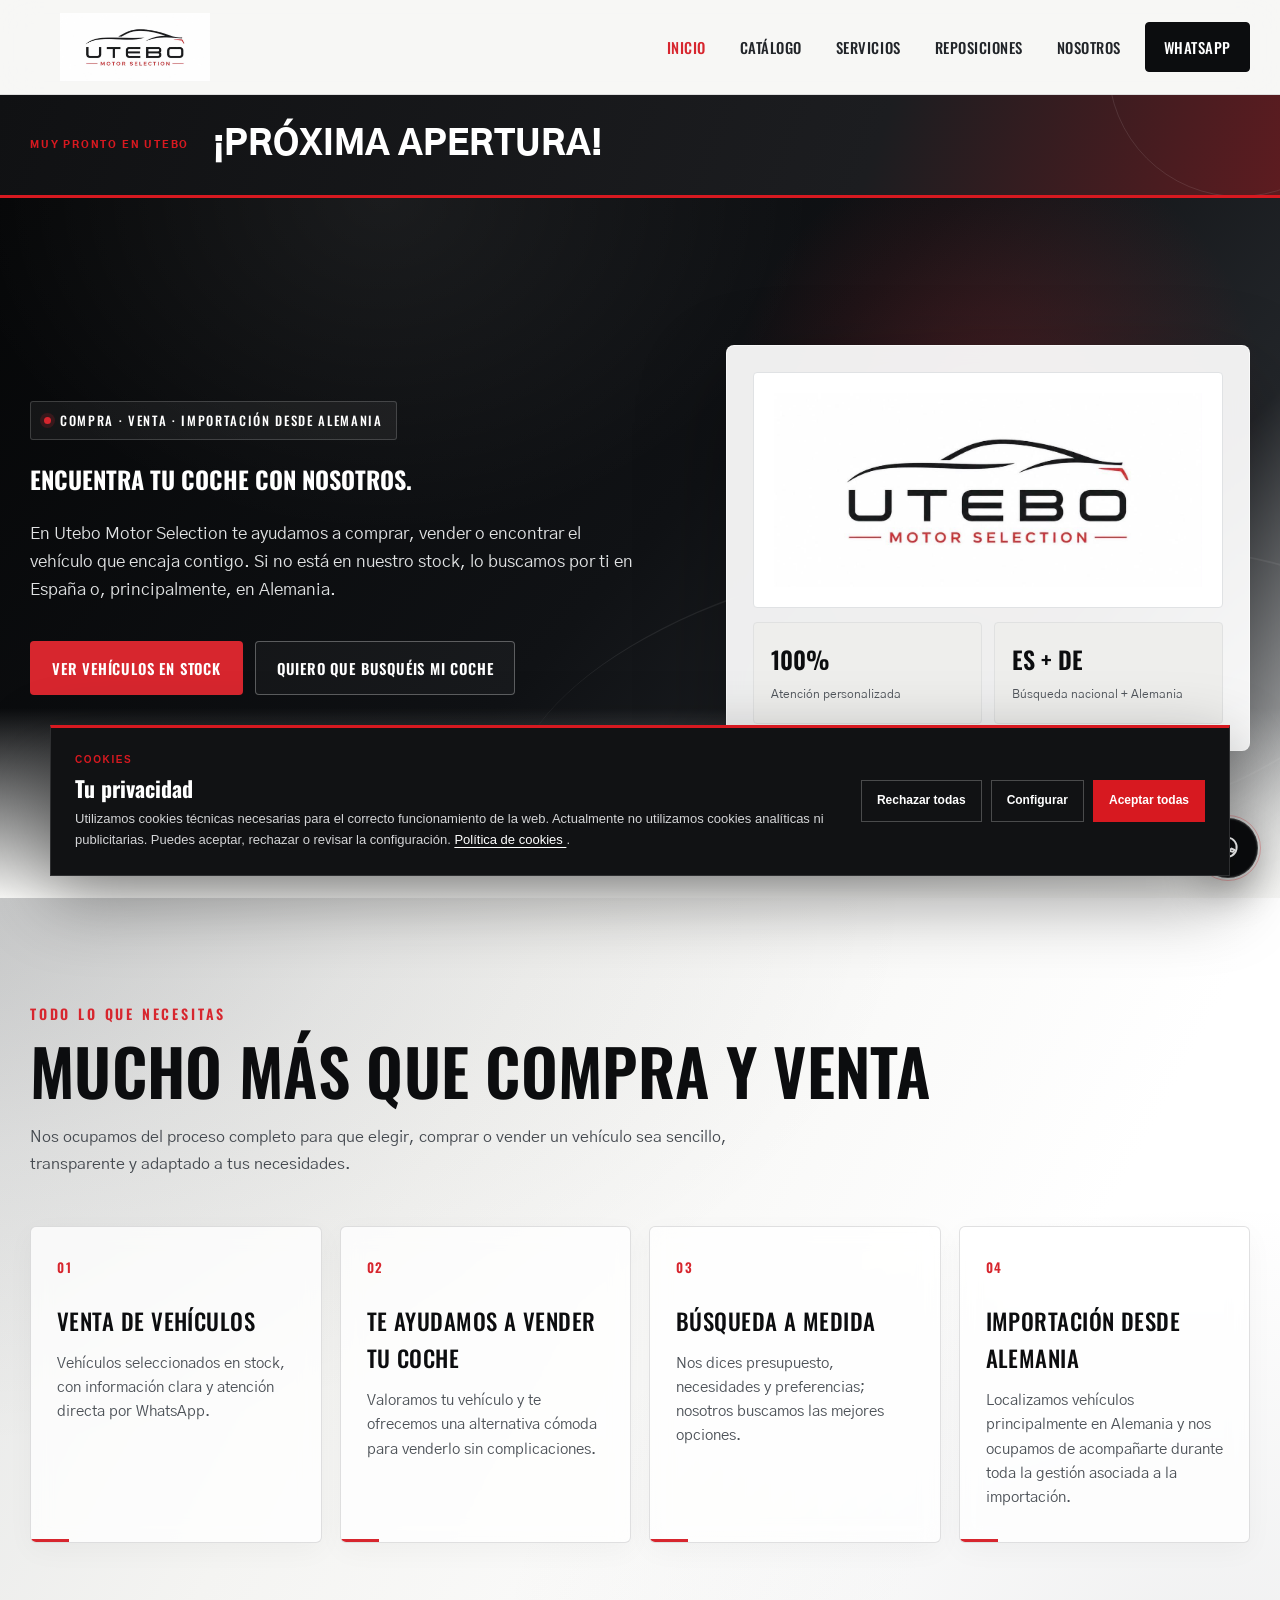
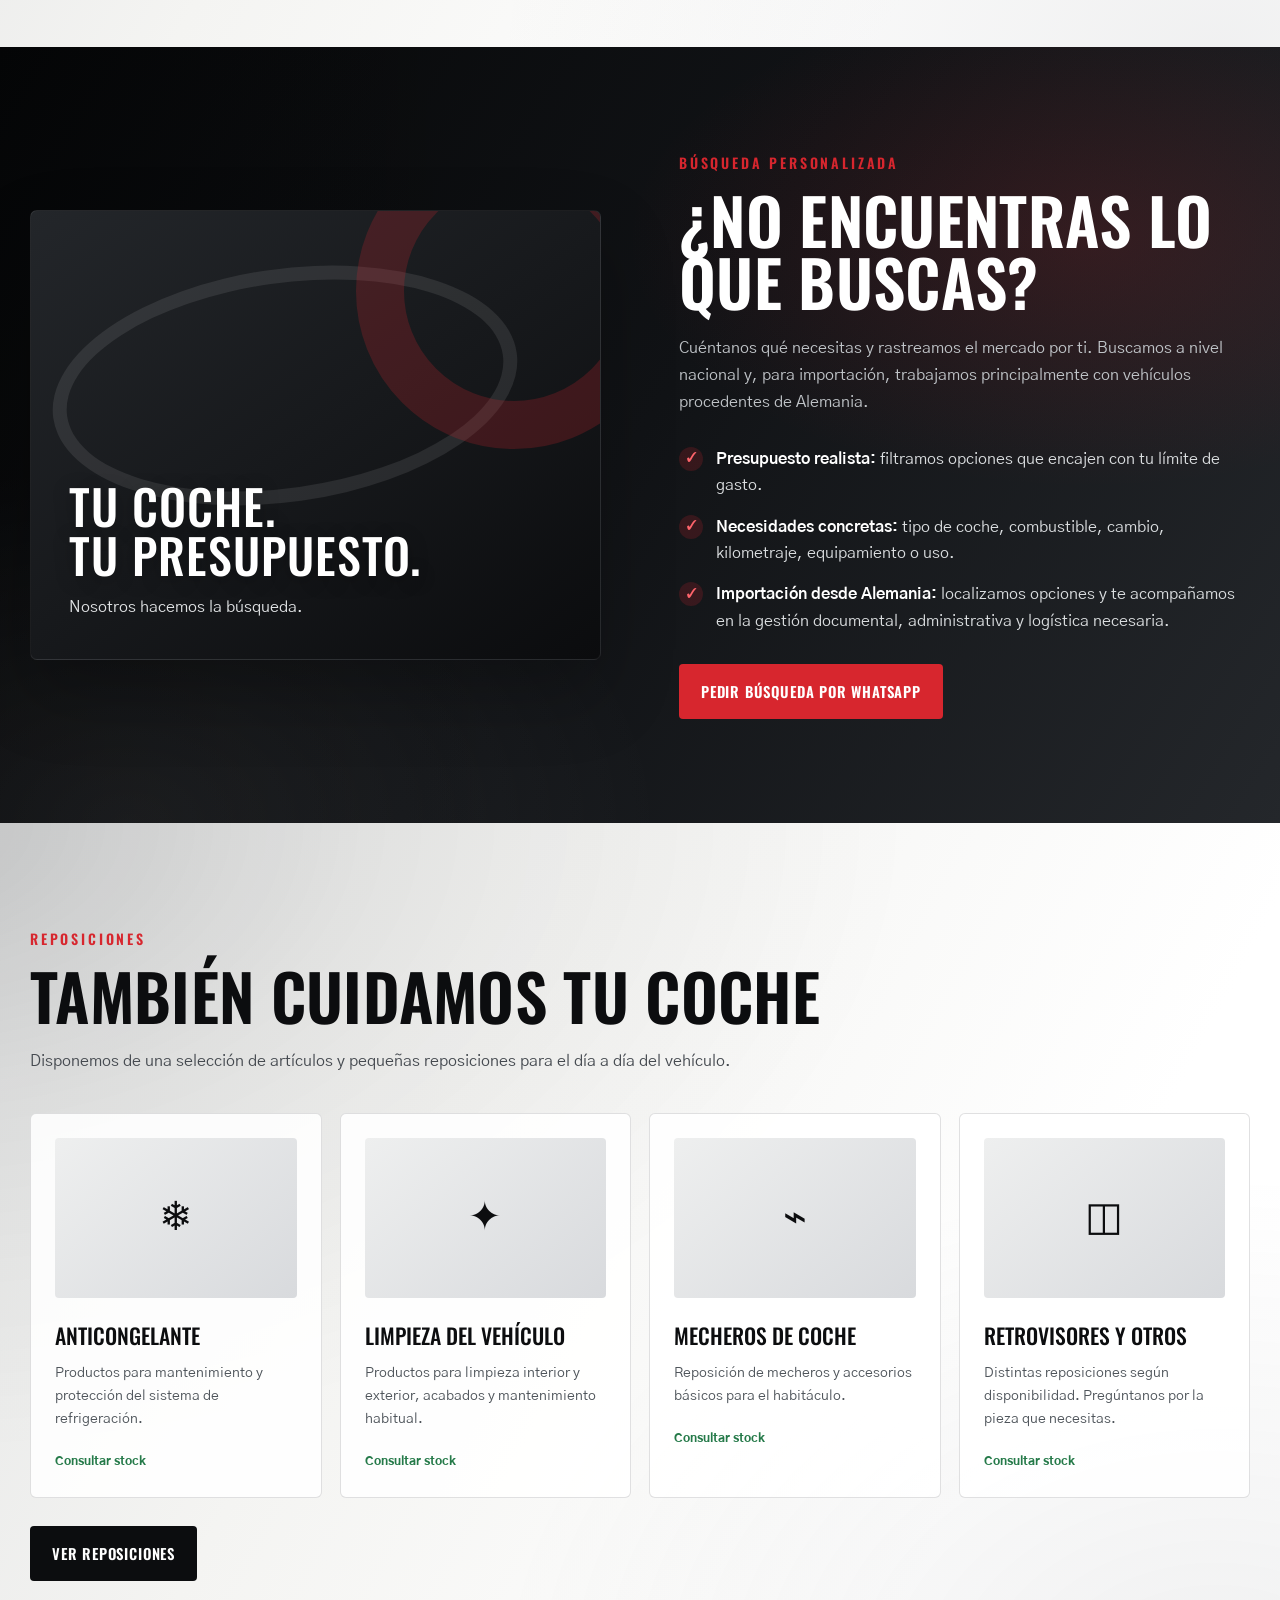
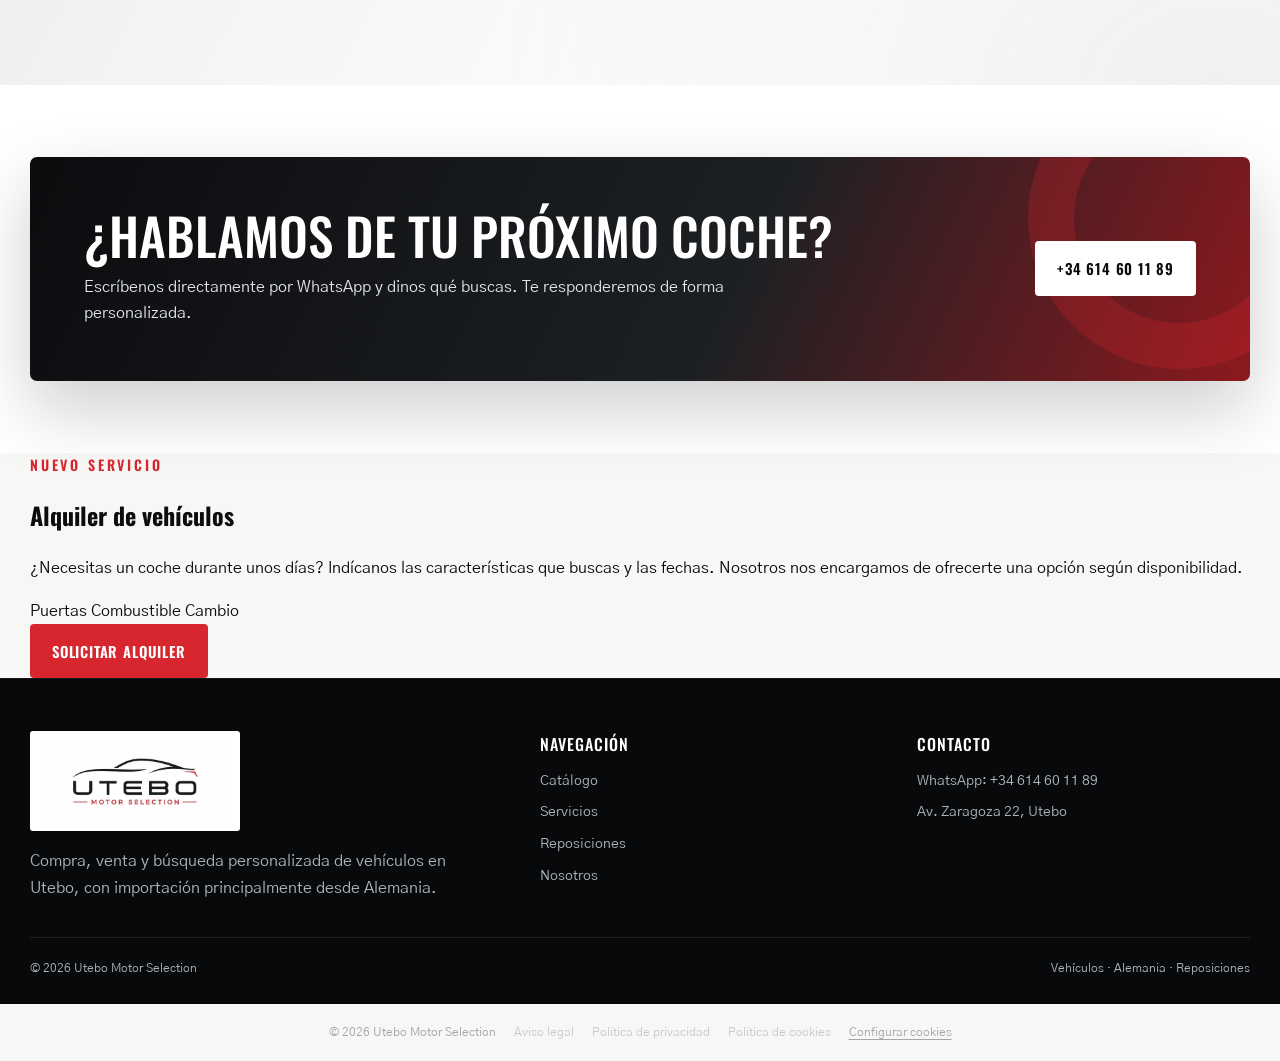
==== index.html @ c97e64ab "Alquiler de coches" ====
<!doctype html>
<html lang="es">
<head>
  <meta charset="utf-8">
  <meta name="viewport" content="width=device-width, initial-scale=1">
  <meta name="description" content="Utebo Motor Selection: compra, venta, búsqueda personalizada e importación de vehículos, principalmente desde Alemania, en Utebo, Zaragoza.">
  <title>
  Compra y venta de coches en Utebo | Utebo Motor Selection
</title>

<meta
  name="description"
  content="Compra y venta de coches en Utebo, vehículos de ocasión, búsqueda personalizada e importación de vehículos principalmente desde Alemania."
>

<link
  rel="canonical"
  href="https://utebomotorsselection.com/"
>
  <link rel="stylesheet" href="styles.css">

<script type="application/ld+json">
{
  "@context": "https://schema.org",
  "@type": "AutoDealer",
  "name": "Utebo Motor Selection",
  "url": "https://utebomotorsselection.com/",
  "logo": "https://utebomotorsselection.com/assets/logo-utebo-motor-selection.jpeg",
  "image": "https://utebomotorsselection.com/assets/logo-utebo-motor-selection.jpeg",
  "telephone": "+34614601189",
  "address": {
    "@type": "PostalAddress",
    "streetAddress": "Av. Zaragoza 22, Utebo",
    "addressLocality": "Utebo",
    "addressRegion": "Zaragoza",
    "addressCountry": "ES"
  }
}
</script>

<link
  rel="icon"
  type="image/png"
  href="/favicon.png"
>

<link
  rel="apple-touch-icon"
  href="/favicon.png"
>

</head>
<body>
<header class="site-header">
  <div class="container nav-wrap">
    <a class="brand" href="index.html"><img src="assets/logo-utebo-motor-selection.jpeg" alt="Utebo Motor Selection"></a>
    <button class="menu-toggle" aria-label="Abrir menú">☰</button>
    <nav class="nav-links">
      <a href="index.html">Inicio</a>
      <a href="catalogo.html">Catálogo</a>
      <a href="servicios.html">Servicios</a>
      <a href="reposiciones.html">Reposiciones</a>
      <a href="nosotros.html">Nosotros</a>
      <a class="nav-cta" href="https://wa.me/34614601189?text=Hola%2C%20he%20visto%20vuestra%20web%20y%20quiero%20informaci%C3%B3n" target="_blank" rel="noopener">WhatsApp</a>
    </nav>
  </div>
</header>

<section class="opening-banner">
  <div class="container opening-banner-inner">

    <div class="opening-banner-label">
      MUY PRONTO EN UTEBO
    </div>

    <div class="opening-banner-title">
      ¡Próxima apertura!
    </div>

  </div>
</section>

<main>
  <section class="hero">
    <div class="container hero-grid">
      <div>
        <div class="hero-badge"><span></span> Compra · Venta · Importación desde Alemania</div>
        <h2>ENCUENTRA TU COCHE CON NOSOTROS.</h2>
        <p>En Utebo Motor Selection te ayudamos a comprar, vender o encontrar el vehículo que encaja contigo. Si no está en nuestro stock, lo buscamos por ti en España o, principalmente, en Alemania.</p>
        <div class="hero-actions">
          <a class="btn btn-primary" href="catalogo.html">Ver vehículos en stock</a>
          <a class="btn btn-outline" href="servicios.html">Quiero que busquéis mi coche</a>
        </div>
      </div>
      <div class="hero-card">
        <div class="hero-logo-wrap"><img src="assets/logo-utebo-motor-selection.jpeg" alt="Logotipo Utebo Motor Selection"></div>
        <div class="hero-card-bottom">
          <div class="hero-stat"><strong>100%</strong><span>Atención personalizada</span></div>
          <div class="hero-stat"><strong>ES + DE</strong><span>Búsqueda nacional + Alemania</span></div>
        </div>
      </div>
    </div>
  </section>

  <section class="section">
    <div class="container">
      <div class="section-kicker">Todo lo que necesitas</div>
      <h2 class="section-title">Mucho más que compra y venta</h2>
      <p class="section-copy">Nos ocupamos del proceso completo para que elegir, comprar o vender un vehículo sea sencillo, transparente y adaptado a tus necesidades.</p>
      <div class="card-grid">
        <article class="service-card"><div class="icon-box">01</div><h3>Venta de vehículos</h3><p>Vehículos seleccionados en stock, con información clara y atención directa por WhatsApp.</p></article>
        <article class="service-card"><div class="icon-box">02</div><h3>Te ayudamos a vender tu coche</h3><p>Valoramos tu vehículo y te ofrecemos una alternativa cómoda para venderlo sin complicaciones.</p></article>
        <article class="service-card"><div class="icon-box">03</div><h3>Búsqueda a medida</h3><p>Nos dices presupuesto, necesidades y preferencias; nosotros buscamos las mejores opciones.</p></article>
        <article class="service-card"><div class="icon-box">04</div><h3>Importación desde Alemania</h3><p>Localizamos vehículos principalmente en Alemania y nos ocupamos de acompañarte durante toda la gestión asociada a la importación.</p></article>
      </div>
    </div>
  </section>

  <section class="section dark-band">
    <div class="container split">
      <div class="feature-panel">
        <div class="feature-panel-copy"><strong>Tu coche.<br>Tu presupuesto.</strong><span>Nosotros hacemos la búsqueda.</span></div>
      </div>
      <div>
        <div class="section-kicker">Búsqueda personalizada</div>
        <h2 class="section-title">¿No encuentras lo que buscas?</h2>
        <p class="section-copy" style="color:#bfc3c7">Cuéntanos qué necesitas y rastreamos el mercado por ti. Buscamos a nivel nacional y, para importación, trabajamos principalmente con vehículos procedentes de Alemania.</p>
        <ul class="check-list">
          <li><span class="check">✓</span><span><b>Presupuesto realista:</b> filtramos opciones que encajen con tu límite de gasto.</span></li>
          <li><span class="check">✓</span><span><b>Necesidades concretas:</b> tipo de coche, combustible, cambio, kilometraje, equipamiento o uso.</span></li>
          <li><span class="check">✓</span><span><b>Importación desde Alemania:</b> localizamos opciones y te acompañamos en la gestión documental, administrativa y logística necesaria.</span></li>
        </ul>
        <div style="margin-top:30px"><a class="btn btn-primary" href="https://wa.me/34614601189?text=Hola%2C%20quiero%20que%20me%20busqu%C3%A9is%20un%20veh%C3%ADculo%20a%20medida" target="_blank" rel="noopener">Pedir búsqueda por WhatsApp</a></div>
      </div>
    </div>
  </section>

  <section class="section">
    <div class="container">
      <div class="section-kicker">Reposiciones</div>
      <h2 class="section-title">También cuidamos tu coche</h2>
      <p class="section-copy">Disponemos de una selección de artículos y pequeñas reposiciones para el día a día del vehículo.</p>
      <div class="product-grid" style="margin-top:38px">
        <article class="product-card"><div class="product-art">❄</div><h3>Anticongelante</h3><p>Productos para mantenimiento y protección del sistema de refrigeración.</p><span class="product-stock">Consultar stock</span></article>
        <article class="product-card"><div class="product-art">✦</div><h3>Limpieza del vehículo</h3><p>Productos para limpieza interior y exterior, acabados y mantenimiento habitual.</p><span class="product-stock">Consultar stock</span></article>
        <article class="product-card"><div class="product-art">⌁</div><h3>Mecheros de coche</h3><p>Reposición de mecheros y accesorios básicos para el habitáculo.</p><span class="product-stock">Consultar stock</span></article>
        <article class="product-card"><div class="product-art">◫</div><h3>Retrovisores y otros</h3><p>Distintas reposiciones según disponibilidad. Pregúntanos por la pieza que necesitas.</p><span class="product-stock">Consultar stock</span></article>
      </div>
      <div style="margin-top:28px"><a class="btn btn-dark" href="reposiciones.html">Ver reposiciones</a></div>
    </div>
  </section>

  <section class="section-sm">
    <div class="container">
      <div class="cta-box">
        <div><h2>¿Hablamos de tu próximo coche?</h2><p>Escríbenos directamente por WhatsApp y dinos qué buscas. Te responderemos de forma personalizada.</p></div>
        <a class="btn" href="https://wa.me/34614601189?text=Hola%2C%20quiero%20informaci%C3%B3n%20sobre%20Utebo%20Motor%20Selection" target="_blank" rel="noopener">+34 614 60 11 89</a>
      </div>
    </div>
  </section>

  <section class="rental-home">

  <div class="container rental-home-grid">

    <div>

      <div class="section-kicker">
        Nuevo servicio
      </div>

      <h2>
        Alquiler de vehículos
      </h2>

      <p>
        ¿Necesitas un coche durante unos días?
        Indícanos las características que buscas
        y las fechas. Nosotros nos encargamos de
        ofrecerte una opción según disponibilidad.
      </p>

    </div>


    <div class="rental-home-features">

      <span>
        Puertas
      </span>

      <span>
        Combustible
      </span>

      <span>
        Cambio
      </span>

    </div>


    <a
      class="btn btn-primary"
      href="/alquiler.html"
    >
      Solicitar alquiler
    </a>

  </div>

</section>
</main>

<footer class="site-footer">
  <div class="container">
    <div class="footer-grid">
      <div><img class="footer-logo" src="assets/logo-utebo-motor-selection.jpeg" alt="Utebo Motor Selection"><div>Compra, venta y búsqueda personalizada de vehículos en Utebo, con importación principalmente desde Alemania.</div></div>
      <div><div class="footer-title">Navegación</div><div class="footer-links"><a href="catalogo.html">Catálogo</a><a href="servicios.html">Servicios</a><a href="reposiciones.html">Reposiciones</a><a href="nosotros.html">Nosotros</a></div></div>
      <div><div class="footer-title">Contacto</div><div class="footer-links"><a href="https://wa.me/34614601189" target="_blank" rel="noopener">WhatsApp: +34 614 60 11 89</a><span>Av. Zaragoza 22, Utebo</span></div></div>
    </div>
    <div class="footer-bottom"><span>© 2026 Utebo Motor Selection</span><span>Vehículos · Alemania · Reposiciones</span></div>
  </div>
</footer>
<a class="whatsapp-float" href="https://wa.me/34614601189?text=Hola%2C%20he%20visto%20vuestra%20web" target="_blank" rel="noopener" aria-label="Abrir WhatsApp">
  <svg viewBox="0 0 32 32" aria-hidden="true">
    <path d="M16 4.2a11 11 0 0 0-9.5 16.5L5 27l6.5-1.4A11 11 0 1 0 16 4.2Z"/>
    <path d="M11.6 10.3c.5 4.7 5.4 9.6 10.1 10.1l1.7-2.3-3.2-1.5-1.3 1.3c-2.2-.8-4-2.6-4.8-4.8l1.3-1.3-1.5-3.2-2.3 1.7Z"/>
  </svg>
</a>
<script src="script.js"></script>

  <div class="footer-legal">
  <span>© 2026 Utebo Motor Selection</span>

  <a href="/aviso-legal.html">
    Aviso legal
  </a>

  <a href="/privacidad.html">
    Política de privacidad
  </a>

  <a href="/cookies.html">
    Política de cookies
  </a>
</div>
  
<script
  src="/cookie-consent.js"
  defer
></script>

</body>
</html>
---- styles.css ----
@import url('https://fonts.googleapis.com/css2?family=Gothic+A1:wght@400;500;600;700;800;900&family=Oswald:wght@400;500;600;700&display=swap');

:root {
  --red: #d7262e;
  --red-dark: #9f171d;
  --black: #0c0d0f;
  --black-2: #15171a;
  --charcoal: #24272b;
  --gray-900: #2d3034;
  --gray-700: #555b61;
  --gray-500: #7d8389;
  --gray-300: #d3d6d9;
  --gray-200: #e3e5e7;
  --gray-100: #f1f2f2;
  --offwhite: #f7f7f5;
  --white: #ffffff;
  --radius: 12px;
  --shadow: 0 24px 60px rgba(10, 11, 13, .12);
  --shadow-dark: 0 34px 90px rgba(0, 0, 0, .30);
}

* { box-sizing: border-box; }
html { scroll-behavior: smooth; }
body {
  margin: 0;
  font-family: 'Gothic A1', Arial, sans-serif;
  color: var(--black);
  background: var(--offwhite);
  line-height: 1.65;
  -webkit-font-smoothing: antialiased;
  text-rendering: optimizeLegibility;
}
a { color: inherit; text-decoration: none; }
img { display: block; max-width: 100%; }
button, input, textarea, select { font: inherit; }

h1, h2, h3, .nav-links, .btn, .section-kicker, .page-tag, .price, .footer-title {
  font-family: 'Oswald', 'Arial Narrow', sans-serif;
}

.container { width: min(1220px, calc(100% - 48px)); margin: 0 auto; position: relative; z-index: 2; }
.section { padding: 104px 0; position: relative; overflow: hidden; background: var(--offwhite); }
.section:not(.dark-band)::before {
  content: '';
  position: absolute;
  inset: 0;
  background:
    radial-gradient(ellipse at -8% 0%, rgba(18, 20, 23, .16) 0%, rgba(18, 20, 23, .06) 24%, transparent 52%),
    radial-gradient(ellipse at 95% 100%, rgba(90, 94, 99, .09), transparent 42%),
    linear-gradient(118deg, #e4e5e5 0%, #f4f4f2 34%, #ffffff 76%);
  pointer-events: none;
}
.section-sm { padding: 72px 0; position: relative; background: #fff; }
.section-kicker {
  color: var(--red);
  font-size: .88rem;
  font-weight: 600;
  letter-spacing: .20em;
  text-transform: uppercase;
  margin-bottom: 14px;
}
.section-title {
  font-size: clamp(2.6rem, 5vw, 4.5rem);
  line-height: .98;
  margin: 0 0 22px;
  letter-spacing: .005em;
  font-weight: 600;
  text-transform: uppercase;
}
.section-copy { max-width: 760px; color: #454a50; margin: 0; font-size: 1.02rem; }

/* Header */
.site-header {
  position: sticky;
  top: 0;
  z-index: 100;
  background: rgba(247, 247, 245, .90);
  backdrop-filter: blur(18px) saturate(120%);
  border-bottom: 1px solid rgba(12, 13, 15, .10);
}
.nav-wrap { min-height: 94px; display: flex; align-items: center; justify-content: space-between; gap: 28px; }
.brand { width: 210px; flex: 0 0 auto; }
.brand img { width: 100%; height: 68px; object-fit: contain; }
.nav-links { display: flex; align-items: center; gap: 14px; }
.nav-links a {
  padding: 11px 10px;
  font-size: .92rem;
  font-weight: 500;
  letter-spacing: .035em;
  text-transform: uppercase;
  color: #222529;
  border-radius: 4px;
  transition: .2s ease;
}
.nav-links a:hover, .nav-links a.active { color: var(--red); background: transparent; }
.nav-cta {
  background: var(--black) !important;
  color: var(--white) !important;
  padding: 12px 18px !important;
  border: 1px solid var(--black);
}
.nav-cta:hover { background: var(--red) !important; border-color: var(--red); }
.menu-toggle { display:none; border:0; background:transparent; font-size:1.7rem; padding:8px; cursor:pointer; color:var(--black); }

/* Hero */
.hero {
  position: relative;
  overflow: hidden;
  background:
    radial-gradient(circle at 78% 30%, rgba(215, 38, 46, .23), transparent 24%),
    radial-gradient(ellipse at 30% 0%, rgba(255,255,255,.07), transparent 34%),
    linear-gradient(132deg, #050607 0%, #101215 50%, #23262a 76%, #d9dada 100%);
  color: var(--white);
  min-height: 700px;
  display: flex;
  align-items: center;
}
.hero::before {
  content: '';
  position: absolute;
  inset: auto -7% 7% 41%;
  height: 300px;
  border: 2px solid rgba(255,255,255,.08);
  border-left: 0;
  border-radius: 52% 48% 44% 56% / 70% 42% 58% 30%;
  transform: skewX(-12deg) rotate(-4deg);
}
.hero::after {
  content: '';
  position: absolute;
  left: 0;
  right: 0;
  bottom: 0;
  height: 190px;
  background: linear-gradient(to bottom, rgba(247,247,245,0), var(--offwhite));
  pointer-events: none;
}
.hero-grid { position: relative; z-index: 3; display:grid; grid-template-columns: 1.08fr .92fr; align-items:center; gap:80px; }
.hero-badge {
  display:inline-flex;
  align-items:center;
  gap:9px;
  border:1px solid rgba(255,255,255,.17);
  background:rgba(255,255,255,.055);
  padding:8px 13px;
  border-radius:3px;
  font-family:'Oswald', sans-serif;
  font-size:.8rem;
  font-weight:500;
  letter-spacing:.13em;
  text-transform:uppercase;
}
.hero-badge span { width:7px; height:7px; border-radius:50%; background:var(--red); box-shadow:0 0 0 4px rgba(215,38,46,.18); }
.hero h1 {
  font-size: clamp(4.1rem, 8vw, 7.7rem);
  line-height: .84;
  letter-spacing: .005em;
  text-transform: uppercase;
  font-weight: 600;
  margin: 30px 0 30px;
  max-width: 820px;
}
.hero h1 em { color: var(--red); font-style: normal; }
.hero p { font-size:1.07rem; color:#e0e2e3; max-width:660px; margin:0 0 36px; }
.hero-actions { display:flex; gap:12px; flex-wrap:wrap; }
.btn {
  display:inline-flex;
  justify-content:center;
  align-items:center;
  gap:9px;
  padding:14px 21px;
  border-radius:4px;
  font-weight:600;
  font-size:.92rem;
  letter-spacing:.055em;
  text-transform:uppercase;
  border:1px solid transparent;
  transition:.2s ease;
  cursor:pointer;
}
.btn-primary { background:var(--red); color:#fff; }
.btn-primary:hover { background:#ef313a; transform:translateY(-1px); }
.btn-outline { border-color:rgba(255,255,255,.30); color:#fff; background:rgba(255,255,255,.035); }
.btn-outline:hover { border-color:#fff; background:rgba(255,255,255,.09); }
.btn-dark { background:var(--black); color:#fff; }
.btn-dark:hover { background:var(--red); }
.hero-card {
  background: rgba(255,255,255,.93);
  color: var(--black);
  border-radius: 8px;
  padding: 26px;
  box-shadow: var(--shadow-dark);
  border: 1px solid rgba(255,255,255,.65);
  backdrop-filter: blur(10px);
}
.hero-logo-wrap { background:#fff; border:1px solid #e0e2e4; border-radius:4px; padding:20px; }
.hero-logo-wrap img { width:100%; max-height:220px; object-fit:contain; }
.hero-card-bottom { display:grid; grid-template-columns:1fr 1fr; gap:12px; margin-top:14px; }
.hero-stat { padding:17px; border-radius:4px; background:#eeeeec; border:1px solid #e0e1e1; }
.hero-stat strong { display:block; font-family:'Oswald',sans-serif; font-size:1.5rem; font-weight:600; }
.hero-stat span { font-size:.76rem; color:#51565c; }

/* Cards */
.card-grid { display:grid; grid-template-columns: repeat(4, 1fr); gap:18px; margin-top:48px; }
.service-card {
  border:1px solid rgba(18,20,23,.13);
  border-radius:6px;
  padding:30px 26px 32px;
  background:rgba(255,255,255,.78);
  backdrop-filter:blur(10px);
  transition:.22s ease;
  position:relative;
  overflow:hidden;
  box-shadow: 0 8px 28px rgba(10,11,13,.035);
}
.service-card::after { content:''; position:absolute; left:0; bottom:0; width:38px; height:3px; background:var(--red); transition:.25s ease; }
.service-card:hover { transform:translateY(-5px); box-shadow:var(--shadow); border-color:rgba(18,20,23,.05); }
.service-card:hover::after { width:100%; }
.icon-box {
  width:auto;
  height:auto;
  display:block;
  color:var(--red);
  background:transparent;
  font-family:'Oswald',sans-serif;
  font-size:.82rem;
  font-weight:600;
  letter-spacing:.14em;
  margin-bottom:24px;
}
.service-card h3 { margin:0 0 12px; font-size:1.42rem; font-weight:500; text-transform:uppercase; letter-spacing:.02em; }
.service-card p { margin:0; color:#4d5258; font-size:.91rem; }

/* Dark band */
.dark-band {
  background:
    radial-gradient(ellipse at 85% 25%, rgba(215,38,46,.15), transparent 30%),
    radial-gradient(ellipse at 10% 100%, rgba(255,255,255,.07), transparent 33%),
    linear-gradient(122deg,#050607 0%,#111316 50%,#24272b 100%);
  color:#fff;
}
.dark-band::after {
  content:'';
  position:absolute;
  inset:0;
  background:linear-gradient(90deg,rgba(0,0,0,.16),transparent 42%);
  pointer-events:none;
}
.split { display:grid; grid-template-columns:1fr 1fr; gap:78px; align-items:center; }
.feature-panel {
  position:relative;
  min-height:450px;
  background:linear-gradient(145deg,#23262a,#0b0c0e);
  border-radius:7px;
  overflow:hidden;
  padding:38px;
  display:flex;
  align-items:flex-end;
  box-shadow:0 32px 75px rgba(0,0,0,.24);
  border:1px solid rgba(255,255,255,.07);
}
.feature-panel::before { content:''; position:absolute; width:440px; height:205px; border:14px solid rgba(255,255,255,.09); border-radius:50%; transform:rotate(-8deg); top:58px; left:20px; }
.feature-panel::after { content:''; position:absolute; width:220px; height:220px; border:48px solid rgba(215,38,46,.22); border-radius:50%; top:-78px; right:-72px; }
.feature-panel-copy { position:relative; z-index:2; }
.feature-panel-copy strong {
  color:#fff;
  font-family:'Oswald',sans-serif;
  font-size:3rem;
  line-height:1.02;
  text-transform:uppercase;
  letter-spacing:.02em;
  font-weight:500;
  display:block;
  text-shadow:0 4px 20px rgba(0,0,0,.28);
}
.feature-panel-copy span { color:#e0e2e4; display:block; margin-top:14px; font-size:1.02rem; }
.check-list { margin:30px 0 0; padding:0; list-style:none; display:grid; gap:15px; }
.check-list li { display:flex; gap:13px; align-items:flex-start; color:#3f454b; }
.dark-band .check-list li { color:#dadddf; }
.check-list b { color:#141619; }
.dark-band .check-list b { color:#fff; }
.check { flex:0 0 24px; width:24px; height:24px; border-radius:50%; background:rgba(215,38,46,.13); color:var(--red); display:grid; place-items:center; font-size:.8rem; font-weight:900; margin-top:1px; }
.dark-band .check { background:rgba(215,38,46,.19); color:#ff646b; }

/* Page hero */
.page-hero {
  position:relative;
  overflow:hidden;
  background:
    radial-gradient(ellipse at 82% 30%, rgba(215,38,46,.14), transparent 28%),
    linear-gradient(125deg,#050607 0%,#121417 58%,#53565a 100%);
  color:#fff;
  padding:96px 0 122px;
}
.page-hero::before {
  content:'';
  position:absolute;
  width:520px;
  height:220px;
  border:2px solid rgba(255,255,255,.06);
  border-radius:50%;
  right:5%;
  top:40px;
  transform:rotate(-9deg);
}
.page-hero::after {
  content:'';
  position:absolute;
  left:0;
  right:0;
  bottom:0;
  height:95px;
  background:linear-gradient(to bottom, transparent, var(--offwhite));
}
.page-hero-inner { display:flex; justify-content:space-between; align-items:end; gap:30px; position:relative; z-index:2; }
.page-hero h1 { font-size:clamp(3.7rem,7vw,6.8rem); margin:8px 0 18px; letter-spacing:.01em; line-height:.9; text-transform:uppercase; font-weight:600; }
.page-hero p { margin:0; color:#e1e3e4; max-width:760px; font-size:1.02rem; }
.page-tag { color:#ff5a62; text-transform:uppercase; letter-spacing:.20em; font-weight:600; font-size:.82rem; }

/* Catalog */
.catalog-toolbar { display:flex; justify-content:space-between; gap:18px; align-items:center; margin:0 0 34px; }
.search-box { flex:1; max-width:460px; border:1px solid rgba(18,20,23,.16); border-radius:4px; padding:14px 16px; background:rgba(255,255,255,.84); outline:none; }
.search-box:focus { border-color:var(--red); box-shadow:0 0 0 3px rgba(215,38,46,.08); }
.vehicle-grid { display:grid; grid-template-columns:repeat(3,1fr); gap:22px; }
.vehicle-card { border:1px solid rgba(18,20,23,.13); border-radius:6px; overflow:hidden; background:rgba(255,255,255,.90); transition:.22s ease; }
.vehicle-card:hover { transform:translateY(-4px); box-shadow:var(--shadow); }
.vehicle-image { height:240px; background:linear-gradient(145deg,#e3e4e4,#bfc2c5); position:relative; display:grid; place-items:center; overflow:hidden; }
.vehicle-image img { width:100%; height:100%; object-fit:cover; }
.vehicle-placeholder { color:#62686e; font-weight:600; text-align:center; padding:20px; }
.stock-badge { position:absolute; left:16px; top:16px; background:#0f1012; color:#fff; border-radius:3px; padding:7px 10px; font-family:'Oswald',sans-serif; letter-spacing:.09em; font-size:.72rem; font-weight:500; box-shadow:0 5px 18px rgba(0,0,0,.14); }
.vehicle-body { padding:24px; }
.vehicle-title { display:flex; justify-content:space-between; gap:15px; align-items:start; }
.vehicle-title h3 { margin:0; font-size:1.5rem; font-weight:500; text-transform:uppercase; line-height:1.05; }
.price { color:var(--red); font-size:1.3rem; font-weight:600; white-space:nowrap; }
.vehicle-meta { display:flex; flex-wrap:wrap; gap:8px; margin:18px 0; }
.meta-pill { background:#efefed; padding:6px 9px; border-radius:3px; font-size:.76rem; color:#4f555b; font-weight:600; }
.vehicle-desc { color:#4f555b; font-size:.89rem; min-height:72px; }
.vehicle-actions { margin-top:20px; display:flex; }
.vehicle-actions .btn { width:100%; }

/* Products */
.product-grid { display:grid; grid-template-columns:repeat(4,1fr); gap:18px; }
.product-card { border-radius:6px; border:1px solid rgba(18,20,23,.13); background:rgba(255,255,255,.88); padding:24px; transition:.22s ease; }
.product-card:hover { transform:translateY(-3px); box-shadow:var(--shadow); }
.product-art { height:160px; border-radius:4px; background:linear-gradient(140deg,#eeefef,#d8dadd); display:grid; place-items:center; margin-bottom:20px; font-size:2.5rem; }
.product-card h3 { margin:0 0 8px; font-size:1.35rem; font-weight:500; text-transform:uppercase; }
.product-card p { color:#4f555b; font-size:.87rem; margin:0 0 16px; }
.product-stock { color:#257a49; font-size:.78rem; font-weight:800; }

/* Contact / about */
.info-grid { display:grid; grid-template-columns:.8fr 1.2fr; gap:58px; align-items:start; }
.info-stack { display:grid; gap:12px; }
.info-card { padding:23px; border-radius:5px; border:1px solid rgba(18,20,23,.13); background:rgba(255,255,255,.62); }
.info-card span { display:block; color:#6d7379; font-size:.73rem; font-weight:800; text-transform:uppercase; letter-spacing:.10em; margin-bottom:5px; }
.info-card strong { font-size:1rem; }
.map-frame { width:100%; min-height:440px; border:0; border-radius:7px; box-shadow:var(--shadow); filter:grayscale(.22) contrast(1.02); }
.about-story { background:rgba(255,255,255,.72); border:1px solid rgba(18,20,23,.10); border-radius:6px; padding:44px; box-shadow:0 16px 45px rgba(10,11,13,.05); }
.about-story p { color:#474d53; }
.about-story p:last-child { margin-bottom:0; }

/* CTA */
.cta-box {
  position:relative;
  overflow:hidden;
  background:linear-gradient(115deg,#0b0c0e 0%,#1d2023 58%,#8c191f 100%);
  color:#fff;
  border-radius:7px;
  padding:54px;
  display:flex;
  justify-content:space-between;
  align-items:center;
  gap:30px;
  box-shadow:0 28px 70px rgba(10,11,13,.20);
}
.cta-box::after { content:''; position:absolute; width:210px; height:210px; border:46px solid rgba(215,38,46,.25); border-radius:50%; right:-80px; top:-90px; }
.cta-box > * { position:relative; z-index:2; }
.cta-box h2 { font-size:clamp(2.5rem,4vw,4rem); line-height:.96; text-transform:uppercase; font-weight:500; margin:0 0 14px; }
.cta-box p { margin:0; color:#e2e4e5; max-width:650px; }
.cta-box .btn { background:#fff; color:var(--black); white-space:nowrap; }
.cta-box .btn:hover { background:var(--red); color:#fff; }

/* Footer */
.site-footer { background:#08090a; color:#aeb3b8; padding:52px 0 26px; border-top:1px solid rgba(255,255,255,.05); }
.footer-grid { display:grid; grid-template-columns:1.4fr 1fr 1fr; gap:44px; }
.footer-logo { width:210px; background:#fff; border-radius:3px; padding:7px 10px; margin-bottom:17px; }
.footer-title { color:#fff; font-weight:500; letter-spacing:.06em; text-transform:uppercase; margin-bottom:12px; }
.footer-links { display:grid; gap:8px; font-size:.9rem; }
.footer-links a:hover { color:#fff; }
.footer-bottom { border-top:1px solid rgba(255,255,255,.1); margin-top:36px; padding-top:20px; font-size:.76rem; display:flex; justify-content:space-between; gap:20px; flex-wrap:wrap; }

/* Professional WhatsApp floating button */
.whatsapp-float {
  position:fixed;
  right:22px;
  bottom:22px;
  z-index:110;
  width:60px;
  height:60px;
  border-radius:50%;
  display:grid;
  place-items:center;
  background:#0b0c0e;
  color:#fff;
  border:1px solid rgba(255,255,255,.18);
  box-shadow:0 16px 36px rgba(0,0,0,.30), inset 0 0 0 1px rgba(255,255,255,.04);
  transition:.22s ease;
}
.whatsapp-float::after {
  content:'';
  position:absolute;
  inset:-4px;
  border:1px solid rgba(215,38,46,.42);
  border-radius:50%;
  opacity:.7;
}
.whatsapp-float svg { width:28px; height:28px; fill:none; stroke:currentColor; stroke-width:2.15; stroke-linecap:round; stroke-linejoin:round; position:relative; z-index:2; }
.whatsapp-float:hover { transform:translateY(-3px); background:var(--red); box-shadow:0 18px 40px rgba(0,0,0,.33); }

.notice { padding:14px 16px; background:rgba(255,255,255,.72); border:1px solid rgba(215,38,46,.20); border-left:3px solid var(--red); border-radius:4px; color:#6d2b2f; font-size:.88rem; margin-bottom:30px; }

@media (max-width: 1020px) {
  .nav-links { position:absolute; top:94px; left:0; right:0; background:rgba(247,247,245,.98); border-top:1px solid var(--gray-200); padding:18px 24px 24px; display:none; flex-direction:column; align-items:stretch; box-shadow:0 20px 30px rgba(0,0,0,.08); }
  .nav-links.open { display:flex; }
  .nav-links a { width:100%; }
  .menu-toggle { display:block; }
  .hero-grid, .split, .info-grid { grid-template-columns:1fr; }
  .hero { min-height:auto; padding:90px 0 125px; }
  .hero-card { max-width:650px; }
  .card-grid, .product-grid { grid-template-columns:repeat(2,1fr); }
  .vehicle-grid { grid-template-columns:repeat(2,1fr); }
}

@media (max-width: 680px) {
  .container { width:min(100% - 28px, 1220px); }
  .section { padding:78px 0; }
  .section-sm { padding:58px 0; }
  .brand { width:180px; }
  .nav-wrap { min-height:80px; }
  .nav-links { top:80px; }
  .hero { padding:70px 0 115px; }
  .hero-grid { gap:42px; }
  .hero h1 { font-size:clamp(3.5rem,18vw,5.5rem); }
  .hero-card { padding:16px; }
  .hero-card-bottom { grid-template-columns:1fr; }
  .card-grid, .product-grid, .vehicle-grid { grid-template-columns:1fr; }
  .page-hero { padding:70px 0 105px; }
  .page-hero-inner { align-items:start; flex-direction:column; }
  .catalog-toolbar { align-items:stretch; flex-direction:column; }
  .search-box { max-width:none; width:100%; }
  .cta-box { padding:38px 26px; align-items:flex-start; flex-direction:column; }
  .footer-grid { grid-template-columns:1fr; }
  .vehicle-image { height:220px; }
  .map-frame { min-height:350px; }
  .feature-panel { min-height:365px; padding:28px; }
  .feature-panel-copy strong { font-size:2.45rem; }
  .whatsapp-float { width:56px; height:56px; right:16px; bottom:16px; }
}

/* ============================================================
   CATÁLOGO DINÁMICO
============================================================ */

.vehicle-grid {
  display: grid;
  grid-template-columns: repeat(3, minmax(0, 1fr));
  gap: 30px;
}


.vehicle-card {
  background: rgba(255, 255, 255, 0.94);
  border: 1px solid rgba(18, 18, 20, 0.10);
  overflow: hidden;
  position: relative;
  box-shadow: 0 18px 55px rgba(0, 0, 0, 0.07);
  transition:
    transform 0.3s ease,
    box-shadow 0.3s ease;
}


.vehicle-card:hover {
  transform: translateY(-5px);
  box-shadow: 0 28px 70px rgba(0, 0, 0, 0.13);
}


.vehicle-featured {
  border-top: 3px solid #d71920;
}


/* FOTO */

.vehicle-media {
  position: relative;
  aspect-ratio: 16 / 10;
  overflow: hidden;
  background:
    radial-gradient(circle at 80% 20%, rgba(215,25,32,.18), transparent 30%),
    linear-gradient(145deg, #202124, #0e0f10);
}


.vehicle-media img {
  width: 100%;
  height: 100%;
  object-fit: cover;
  transition: transform 0.5s ease;
}


.vehicle-card:hover .vehicle-media img {
  transform: scale(1.035);
}


.vehicle-no-image {
  width: 100%;
  height: 100%;
  display: flex;
  align-items: center;
  justify-content: center;
  color: rgba(255,255,255,.55);
  font-size: 14px;
  letter-spacing: 0.18em;
}


/* ESTADO */

.vehicle-status {
  position: absolute;
  right: 16px;
  top: 16px;

  padding: 8px 13px;

  background: rgba(10,10,11,.88);
  backdrop-filter: blur(8px);

  color: #fff;

  font-size: 11px;
  font-weight: 700;
  letter-spacing: .12em;
  text-transform: uppercase;
}


.vehicle-status-reserved {
  background: #d71920;
}


.vehicle-highlight {
  position: absolute;
  left: 16px;
  top: 16px;

  padding: 8px 13px;

  background: #d71920;
  color: white;

  font-size: 10px;
  font-weight: 700;
  letter-spacing: .15em;
}


/* CONTENIDO */

.vehicle-content {
  padding: 25px;
}


.vehicle-title {
  margin: 0 0 8px;

  color: #121214;

  font-size: 25px;
  line-height: 1.1;
  font-weight: 700;
}


.vehicle-price {
  margin-bottom: 21px;

  color: #d71920;

  font-size: 28px;
  font-weight: 700;
}


.vehicle-specs {
  display: flex;
  flex-wrap: wrap;
  gap: 7px;

  margin-bottom: 18px;
}


.vehicle-specs span {
  padding: 7px 10px;

  background: #f1f1f2;
  color: #292a2d;

  font-size: 12px;
  font-weight: 600;
}


.vehicle-origin {
  margin-bottom: 16px;

  color: #d71920;

  font-size: 12px;
  font-weight: 700;
  letter-spacing: .08em;
  text-transform: uppercase;
}


.vehicle-description {
  margin: 0 0 25px;

  color: #55565a;

  font-size: 14px;
  line-height: 1.7;
}


/* WHATSAPP */

.vehicle-whatsapp {
  display: flex;
  align-items: center;
  justify-content: space-between;

  width: 100%;
  box-sizing: border-box;

  padding: 15px 18px;

  background: #151618;
  color: #fff;

  text-decoration: none;

  font-size: 13px;
  font-weight: 700;

  transition:
    background .25s ease,
    color .25s ease;
}


.vehicle-whatsapp:hover {
  background: #d71920;
  color: #fff;
}


.vehicle-whatsapp-arrow {
  font-size: 19px;
}


/* CARGA / VACÍO / ERROR */

.catalog-loading,
.catalog-error,
.catalog-empty {
  grid-column: 1 / -1;

  padding: 60px 30px;

  text-align: center;

  background:
    linear-gradient(
      135deg,
      rgba(20,20,22,.98),
      rgba(45,45,48,.97)
    );

  color: white;
}


.catalog-error span {
  display: block;
  margin-top: 10px;
  opacity: .75;
}


.catalog-empty {
  max-width: 780px;
  margin: 0 auto;
}


.catalog-empty-small {
  color: #d71920;

  font-size: 11px;
  font-weight: 700;
  letter-spacing: .2em;
}


.catalog-empty h2 {
  margin: 15px 0;

  font-size: 34px;
}


.catalog-empty p {
  margin: 0 auto 25px;

  max-width: 600px;

  color: rgba(255,255,255,.7);

  line-height: 1.7;
}


.catalog-empty .vehicle-whatsapp {
  max-width: 300px;
  margin: 0 auto;
}


/* RESPONSIVE */

@media (max-width: 1000px) {
  .vehicle-grid {
    grid-template-columns: repeat(2, minmax(0, 1fr));
  }
}


@media (max-width: 650px) {
  .vehicle-grid {
    grid-template-columns: 1fr;
  }

  .vehicle-title {
    font-size: 23px;
  }

  .vehicle-price {
    font-size: 25px;
  }
}

/* ============================================================
   INDICADOR DE GALERÍA EN TARJETA
============================================================ */

.vehicle-media-clickable {
  cursor: pointer;
}


.vehicle-media-clickable::after {
  content: "Ver fotografías";

  position: absolute;
  left: 50%;
  bottom: 18px;

  transform: translate(-50%, 8px);

  padding: 9px 15px;

  background: rgba(10, 10, 11, .88);
  backdrop-filter: blur(10px);

  color: #fff;

  font-size: 11px;
  font-weight: 700;
  letter-spacing: .1em;
  text-transform: uppercase;

  opacity: 0;

  transition:
    opacity .25s ease,
    transform .25s ease;

  pointer-events: none;

  z-index: 3;
}


.vehicle-media-clickable:hover::after {
  opacity: 1;
  transform: translate(-50%, 0);
}


/* NÚMERO DE FOTOS */

.vehicle-photo-count {

  position: absolute;

  right: 15px;
  bottom: 15px;

  display: flex;
  align-items: center;
  gap: 7px;

  padding: 8px 11px;

  background: rgba(10, 10, 11, .82);

  backdrop-filter: blur(8px);

  color: #fff;

  font-size: 11px;
  font-weight: 700;

  z-index: 4;

  pointer-events: none;
}


.vehicle-photo-count svg {

  width: 15px;
  height: 15px;

  fill: currentColor;

}


/* ============================================================
   GALERÍA PANTALLA COMPLETA
============================================================ */

.gallery-open {
  overflow: hidden;
}


.vehicle-gallery-modal {

  position: fixed;
  inset: 0;

  z-index: 99999;

  display: flex;
  align-items: center;
  justify-content: center;

  padding: 25px;

}


.vehicle-gallery-backdrop {

  position: absolute;
  inset: 0;

  background:
    radial-gradient(
      circle at 50% 25%,
      rgba(50, 50, 52, .85),
      rgba(4, 4, 5, .98) 65%
    );

  backdrop-filter: blur(10px);

}


/* VENTANA */

.vehicle-gallery-window {

  position: relative;

  z-index: 2;

  width: min(1400px, 96vw);
  height: min(900px, 92vh);

  display: flex;
  flex-direction: column;

  background: #0d0e0f;

  border: 1px solid rgba(255, 255, 255, .12);

  box-shadow:
    0 40px 120px rgba(0, 0, 0, .7);

}


/* HEADER */

.vehicle-gallery-header {

  min-height: 66px;

  display: flex;
  align-items: center;
  justify-content: space-between;

  padding: 0 22px;

  border-bottom:
    1px solid rgba(255, 255, 255, .10);

}


.vehicle-gallery-title {

  color: #fff;

  font-size: 16px;
  font-weight: 700;

  letter-spacing: .04em;

}


.vehicle-gallery-close {

  width: 42px;
  height: 42px;

  border: 0;

  background: transparent;

  color: #fff;

  font-size: 37px;
  font-weight: 200;
  line-height: 1;

  cursor: pointer;

  transition:
    color .2s ease,
    transform .2s ease;

}


.vehicle-gallery-close:hover {

  color: #d71920;

  transform: rotate(5deg);

}


/* ============================================================
   FOTO PRINCIPAL
============================================================ */

.vehicle-gallery-main {

  flex: 1;

  min-height: 0;

  display: grid;

  grid-template-columns:
    75px
    minmax(0, 1fr)
    75px;

  align-items: center;

}


.vehicle-gallery-image-wrap {

  width: 100%;
  height: 100%;

  min-height: 0;

  display: flex;
  align-items: center;
  justify-content: center;

  overflow: hidden;

  padding: 20px;

}


.vehicle-gallery-image {

  display: block;

  max-width: 100%;
  max-height: 100%;

  width: auto;
  height: auto;

  object-fit: contain;

  user-select: none;

}


/* FLECHAS */

.vehicle-gallery-arrow {

  width: 52px;
  height: 70px;

  margin: auto;

  border: 1px solid
    rgba(255, 255, 255, .13);

  background:
    rgba(255, 255, 255, .04);

  color: #fff;

  font-size: 48px;
  font-weight: 200;

  cursor: pointer;

  transition:
    background .2s ease,
    border-color .2s ease,
    color .2s ease;

}


.vehicle-gallery-arrow:hover {

  background: #d71920;

  border-color: #d71920;

  color: #fff;

}


/* ============================================================
   FOOTER GALERÍA
============================================================ */

.vehicle-gallery-footer {

  min-height: 110px;

  display: flex;
  align-items: center;

  gap: 22px;

  padding: 12px 20px;

  border-top:
    1px solid rgba(255, 255, 255, .10);

}


.vehicle-gallery-counter {

  flex: 0 0 auto;

  color:
    rgba(255, 255, 255, .75);

  font-size: 12px;
  font-weight: 700;

  letter-spacing: .08em;

}


/* MINIATURAS */

.vehicle-gallery-thumbnails {

  flex: 1;

  display: flex;

  gap: 9px;

  overflow-x: auto;

  scrollbar-width: thin;

  scrollbar-color:
    rgba(255,255,255,.30)
    transparent;

}


.vehicle-gallery-thumb {

  flex: 0 0 105px;

  height: 72px;

  padding: 0;

  border:
    2px solid transparent;

  background: #18191b;

  opacity: .48;

  overflow: hidden;

  cursor: pointer;

  transition:
    opacity .2s ease,
    border-color .2s ease;

}


.vehicle-gallery-thumb img {

  width: 100%;
  height: 100%;

  object-fit: cover;

}


.vehicle-gallery-thumb:hover {

  opacity: .8;

}


.vehicle-gallery-thumb.active {

  opacity: 1;

  border-color: #d71920;

}


/* ============================================================
   MÓVIL
============================================================ */

@media (max-width: 700px) {

  .vehicle-media-clickable::after {
    display: none;
  }


  .vehicle-gallery-modal {
    padding: 0;
  }


  .vehicle-gallery-window {

    width: 100vw;
    height: 100dvh;

    border: 0;

  }


  .vehicle-gallery-header {

    min-height: 58px;

    padding: 0 15px;

  }


  .vehicle-gallery-title {

    max-width: calc(100vw - 80px);

    white-space: nowrap;

    overflow: hidden;

    text-overflow: ellipsis;

  }


  .vehicle-gallery-main {

    grid-template-columns:
      48px
      minmax(0, 1fr)
      48px;

  }


  .vehicle-gallery-image-wrap {

    padding: 5px;

  }


  .vehicle-gallery-arrow {

    width: 40px;
    height: 55px;

    font-size: 38px;

    border: 0;

    background:
      rgba(0, 0, 0, .4);

  }


  .vehicle-gallery-footer {

    min-height: 92px;

    gap: 12px;

    padding: 10px;

  }


  .vehicle-gallery-thumb {

    flex-basis: 82px;

    height: 58px;

  }

}

.vehicle-form-delete {

  margin-right: auto;

  padding:
    13px
    20px;

  border:
    1px solid #d71920;

  background: transparent;

  color: #d71920;

  font-weight: 800;

  cursor: pointer;

}


.vehicle-form-delete:hover {

  background: #d71920;

  color: white;

}

.footer-legal {
  display: flex;
  flex-wrap: wrap;
  justify-content: center;
  gap: 10px 18px;

  padding: 18px 20px;

  border-top: 1px solid rgba(255,255,255,.08);

  color: #a6a6a6;

  font-size: 12px;
}

.footer-legal a {
  color: #c9c9c9;
  text-decoration: none;
}

.footer-legal a:hover {
  color: #ffffff;
}

/* ============================================================
   PRÓXIMA ABERTURA
============================================================ */

.opening-banner {
  position: relative;
  overflow: hidden;

  padding: 22px 0;

  background:
    linear-gradient(
      110deg,
      #101113 0%,
      #1c1d20 68%,
      #d71920 160%
    );

  color: white;

  border-bottom:
    3px solid #d71920;
}

.opening-banner::after {
  content: "";

  position: absolute;

  width: 260px;
  height: 260px;

  right: -90px;
  top: -160px;

  border:
    1px solid
    rgba(255,255,255,.10);

  border-radius: 50%;
}

.opening-banner-inner {
  position: relative;
  z-index: 2;

  display: flex;

  align-items: center;

  gap: 24px;
}

.opening-banner-label {
  color: #d71920;

  font-size: 10px;
  font-weight: 900;

  letter-spacing: .18em;

  text-transform: uppercase;
}

.opening-banner-title {
  font-size: clamp(
    22px,
    3vw,
    34px
  );

  font-weight: 900;

  text-transform: uppercase;
}

.opening-banner-text {
  margin-left: auto;

  color:
    rgba(255,255,255,.72);

  font-size: 13px;
}

@media (max-width: 760px) {

  .opening-banner-inner {
    align-items: flex-start;

    flex-direction: column;

    gap: 6px;
  }

  .opening-banner-text {
    margin-left: 0;
  }

}

/* ============================================================
   TARJETAS CATÁLOGO - ACCIONES
============================================================ */

.vehicle-card {
  display: flex;
  flex-direction: column;
  height: 100%;
}


.vehicle-content {
  display: flex;
  flex-direction: column;
  flex: 1;
}


.vehicle-card-actions {
  margin-top: auto;
  padding-top: 24px;

  display: grid;
  gap: 10px;
}


.vehicle-detail-link {
  display: flex;

  align-items: center;
  justify-content: space-between;

  min-height: 46px;

  padding: 12px 16px;

  background: #111214;

  color: #ffffff;

  text-decoration: none;

  font-size: 12px;
  font-weight: 900;

  letter-spacing: .04em;

  text-transform: uppercase;

  transition: .2s ease;
}


.vehicle-detail-link:hover {
  background: #d71920;
}


.vehicle-detail-arrow {
  font-size: 18px;

  transition: transform .2s ease;
}


.vehicle-detail-link:hover
.vehicle-detail-arrow {
  transform: translateX(4px);
}


/* El WhatsApp ya está dentro
   del bloque de acciones */

.vehicle-card-actions
.vehicle-whatsapp {
  margin-top: 0;
}

/* ============================================================
   VEHÍCULO EN PREPARACIÓN
============================================================ */

.vehicle-status-preparing {
  background: #d97706;
  color: #ffffff;
}


.vehicle-preparation-date {
  margin-top: 22px;

  padding: 15px 17px;

  border-left:
    3px solid #d71920;

  background:
    #f2f2f2;
}


.vehicle-preparation-date span {
  display: block;

  margin-bottom: 4px;

  color: #73777c;

  font-size: 10px;
  font-weight: 800;

  letter-spacing: .08em;

  text-transform: uppercase;
}


.vehicle-preparation-date strong {
  color: #111214;

  font-size: 15px;
  font-weight: 900;
}

/* ============================================================
   FILTROS DE ESTADO DEL CATÁLOGO
============================================================ */

.catalog-status-filters {
  display: flex;
  flex-wrap: wrap;

  gap: 10px;

  margin:
    22px 0 34px;
}


.catalog-status-filter {
  padding:
    12px 20px;

  border:
    1px solid
    rgba(18,20,23,.16);

  background:
    #ffffff;

  color:
    #111214;

  font-size:
    11px;

  font-weight:
    900;

  letter-spacing:
    .06em;

  text-transform:
    uppercase;

  cursor:
    pointer;

  transition:
    .2s ease;
}


.catalog-status-filter:hover {
  border-color:
    #d71920;

  color:
    #d71920;
}


.catalog-status-filter.active {
  background:
    #111214;

  border-color:
    #111214;

  color:
    #ffffff;
}


@media
(max-width: 600px) {

  .catalog-status-filters {
    display:
      grid;

    grid-template-columns:
      1fr;
  }

}

/* ============================================================
   ALQUILER
============================================================ */

.rental-hero {
  padding:
    80px 0 70px;

  background:
    linear-gradient(
      115deg,
      #111214 0%,
      #1c1d20 68%,
      #8d1218 150%
    );

  color:
    #ffffff;
}


.rental-hero-grid {
  display:
    grid;

  grid-template-columns:
    1fr auto;

  gap:
    50px;

  align-items:
    end;
}


.rental-hero h1 {
  max-width:
    780px;

  margin:
    12px 0 20px;

  color:
    #ffffff;

  font-size:
    clamp(
      48px,
      7vw,
      92px
    );

  line-height:
    .94;

  text-transform:
    uppercase;
}


.rental-hero p {
  max-width:
    720px;

  margin:
    0;

  color:
    rgba(255,255,255,.72);

  font-size:
    17px;

  line-height:
    1.7;
}


.rental-hero-note {
  display:
    inline-block;

  margin-top:
    25px;

  padding:
    10px 14px;

  border-left:
    3px solid #d71920;

  background:
    rgba(255,255,255,.06);

  color:
    #ffffff;

  font-size:
    12px;

  font-weight:
    800;
}


.rental-hero-number {
  display:
    grid;

  gap:
    5px;

  color:
    rgba(255,255,255,.55);

  font-size:
    11px;

  font-weight:
    900;

  letter-spacing:
    .12em;

  text-transform:
    uppercase;
}


.rental-hero-number span {
  color:
    #d71920;

  font-size:
    72px;

  line-height:
    1;
}


/* ============================================================
   FORMULARIO
============================================================ */

.rental-section {
  padding:
    80px 0 100px;
}


.rental-grid {
  display:
    grid;

  grid-template-columns:
    minmax(0, .8fr)
    minmax(420px, 1.2fr);

  gap:
    80px;

  align-items:
    start;
}


.rental-info h2 {
  margin:
    8px 0 18px;

  color:
    #111214;

  font-size:
    clamp(
      34px,
      5vw,
      58px
    );

  line-height:
    1;

  text-transform:
    uppercase;
}


.rental-info > p {
  max-width:
    560px;

  color:
    #666b70;

  line-height:
    1.7;
}


.rental-process {
  display:
    grid;

  margin-top:
    38px;
}


.rental-process-item {
  display:
    grid;

  grid-template-columns:
    56px 1fr;

  gap:
    18px;

  padding:
    20px 0;

  border-bottom:
    1px solid
    rgba(18,20,23,.12);
}


.rental-process-item > strong {
  color:
    #d71920;

  font-size:
    20px;
}


.rental-process-item span {
  display:
    block;

  margin-bottom:
    4px;

  color:
    #111214;

  font-weight:
    900;
}


.rental-process-item p {
  margin:
    0;

  color:
    #73777c;

  font-size:
    13px;

  line-height:
    1.5;
}


/* FORM */

.rental-form {
  padding:
    36px;

  background:
    #ffffff;

  border:
    1px solid
    rgba(18,20,23,.12);

  box-shadow:
    0 24px 60px
    rgba(0,0,0,.08);
}


.rental-form-heading {
  margin-bottom:
    28px;
}


.rental-form-heading span {
  color:
    #d71920;

  font-size:
    10px;

  font-weight:
    900;

  letter-spacing:
    .14em;

  text-transform:
    uppercase;
}


.rental-form-heading h2 {
  margin:
    7px 0 0;

  color:
    #111214;

  font-size:
    30px;

  text-transform:
    uppercase;
}


.rental-field {
  margin-bottom:
    18px;
}


.rental-field label {
  display:
    block;

  margin-bottom:
    8px;

  color:
    #33363a;

  font-size:
    11px;

  font-weight:
    900;

  letter-spacing:
    .05em;

  text-transform:
    uppercase;
}


.rental-field label span {
  color:
    #999da1;

  font-weight:
    600;

  text-transform:
    none;
}


.rental-field input,
.rental-field select,
.rental-field textarea {
  width:
    100%;

  box-sizing:
    border-box;

  padding:
    14px 15px;

  border:
    1px solid
    rgba(18,20,23,.15);

  border-radius:
    0;

  outline:
    none;

  background:
    #f8f8f8;

  color:
    #111214;

  font:
    inherit;

  transition:
    .2s ease;
}


.rental-field input:focus,
.rental-field select:focus,
.rental-field textarea:focus {
  border-color:
    #d71920;

  background:
    #ffffff;
}


.rental-field textarea {
  resize:
    vertical;
}


.rental-fields-2 {
  display:
    grid;

  grid-template-columns:
    1fr 1fr;

  gap:
    14px;
}


.rental-model-info {
  margin:
    24px 0;

  padding:
    16px;

  border-left:
    3px solid #d71920;

  background:
    #f1f1f1;
}


.rental-model-info strong {
  display:
    block;

  margin-bottom:
    4px;

  color:
    #111214;

  font-size:
    12px;

  text-transform:
    uppercase;
}


.rental-model-info span {
  color:
    #696e73;

  font-size:
    12px;
}


.rental-submit {
  width:
    100%;

  min-height:
    54px;

  display:
    flex;

  align-items:
    center;

  justify-content:
    space-between;

  padding:
    14px 18px;

  border:
    0;

  background:
    #111214;

  color:
    #ffffff;

  font-size:
    12px;

  font-weight:
    900;

  letter-spacing:
    .04em;

  text-transform:
    uppercase;

  cursor:
    pointer;

  transition:
    .2s ease;
}


.rental-submit:hover {
  background:
    #d71920;
}


.rental-submit span:last-child {
  font-size:
    19px;
}


@media
(max-width: 900px) {

  .rental-grid {
    grid-template-columns:
      1fr;

    gap:
      50px;
  }


  .rental-hero-grid {
    grid-template-columns:
      1fr;
  }


  .rental-hero-number {
    display:
      none;
  }

}


@media
(max-width: 560px) {

  .rental-hero {
    padding:
      55px 0;
  }


  .rental-hero h1 {
    font-size:
      48px;
  }


  .rental-section {
    padding:
      55px 0 70px;
  }


  .rental-form {
    padding:
      24px 20px;
  }


  .rental-fields-2 {
    grid-template-columns:
      1fr;
  }

}
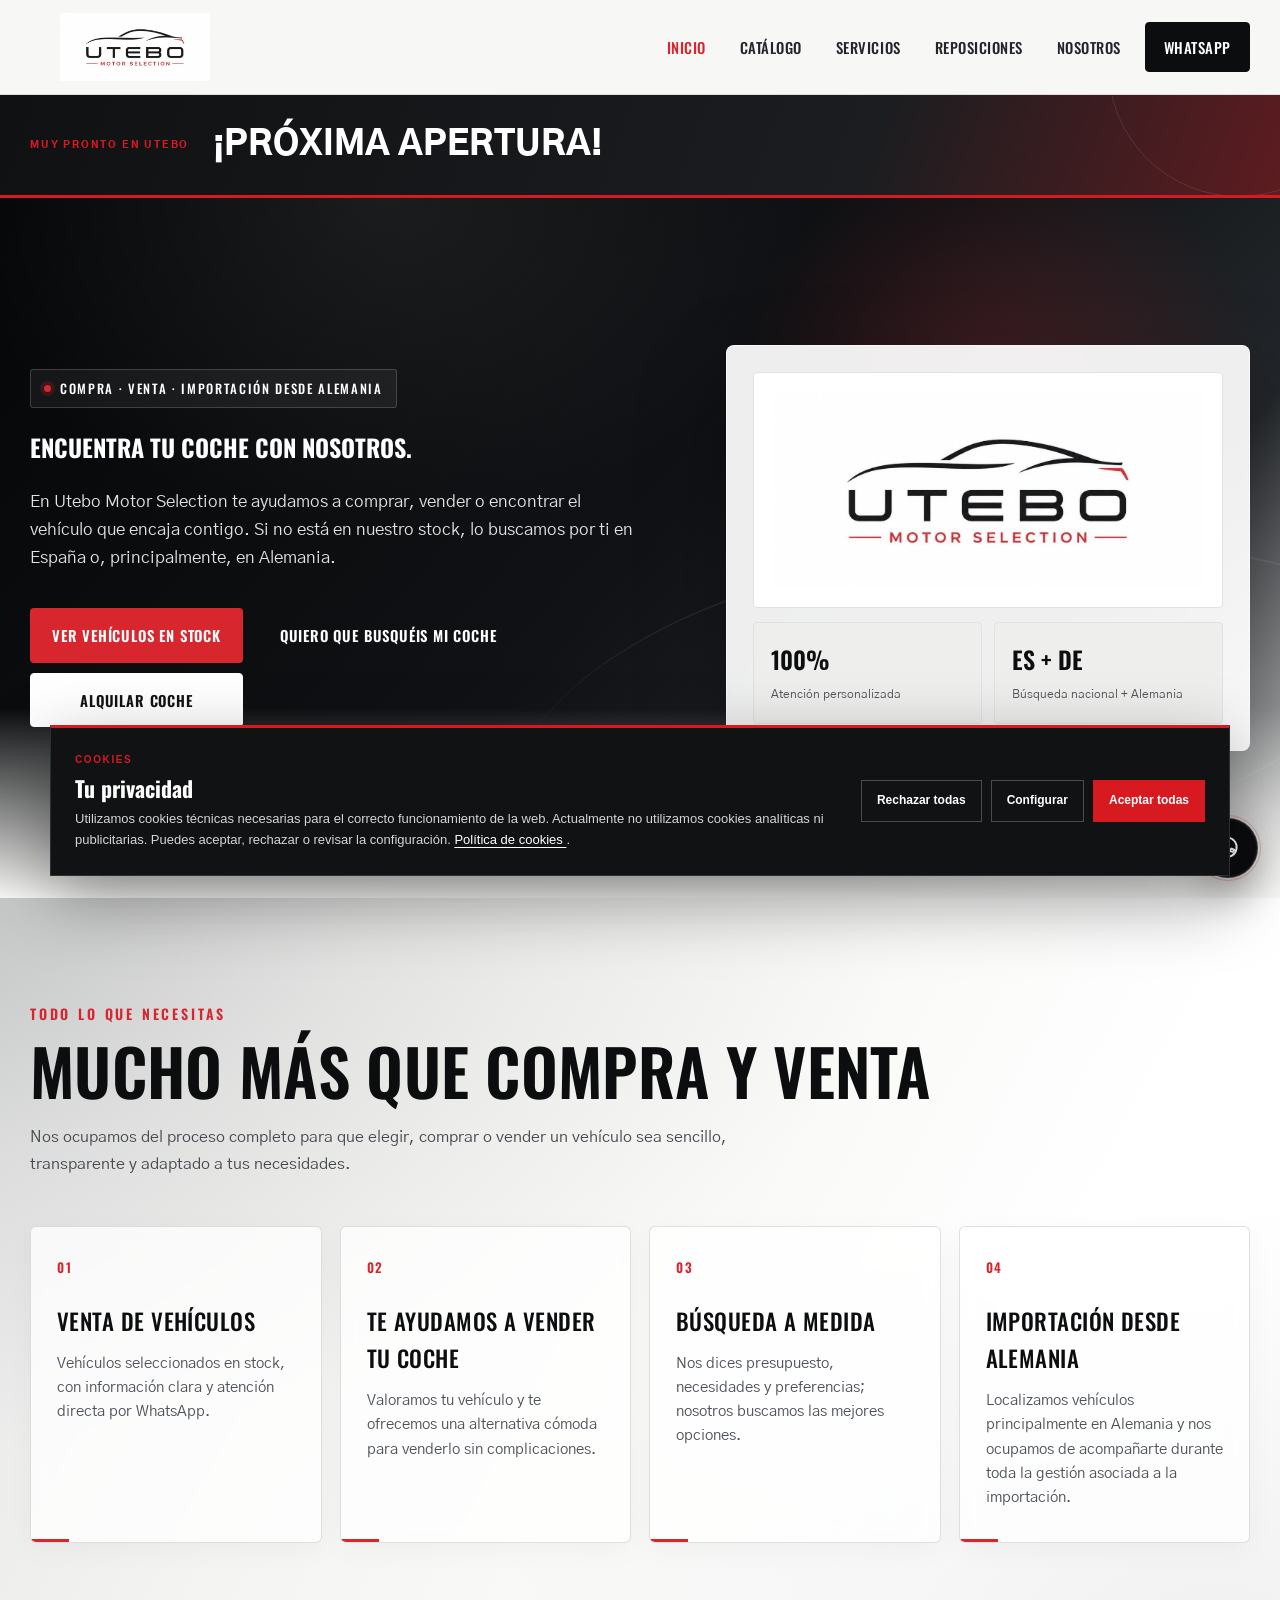
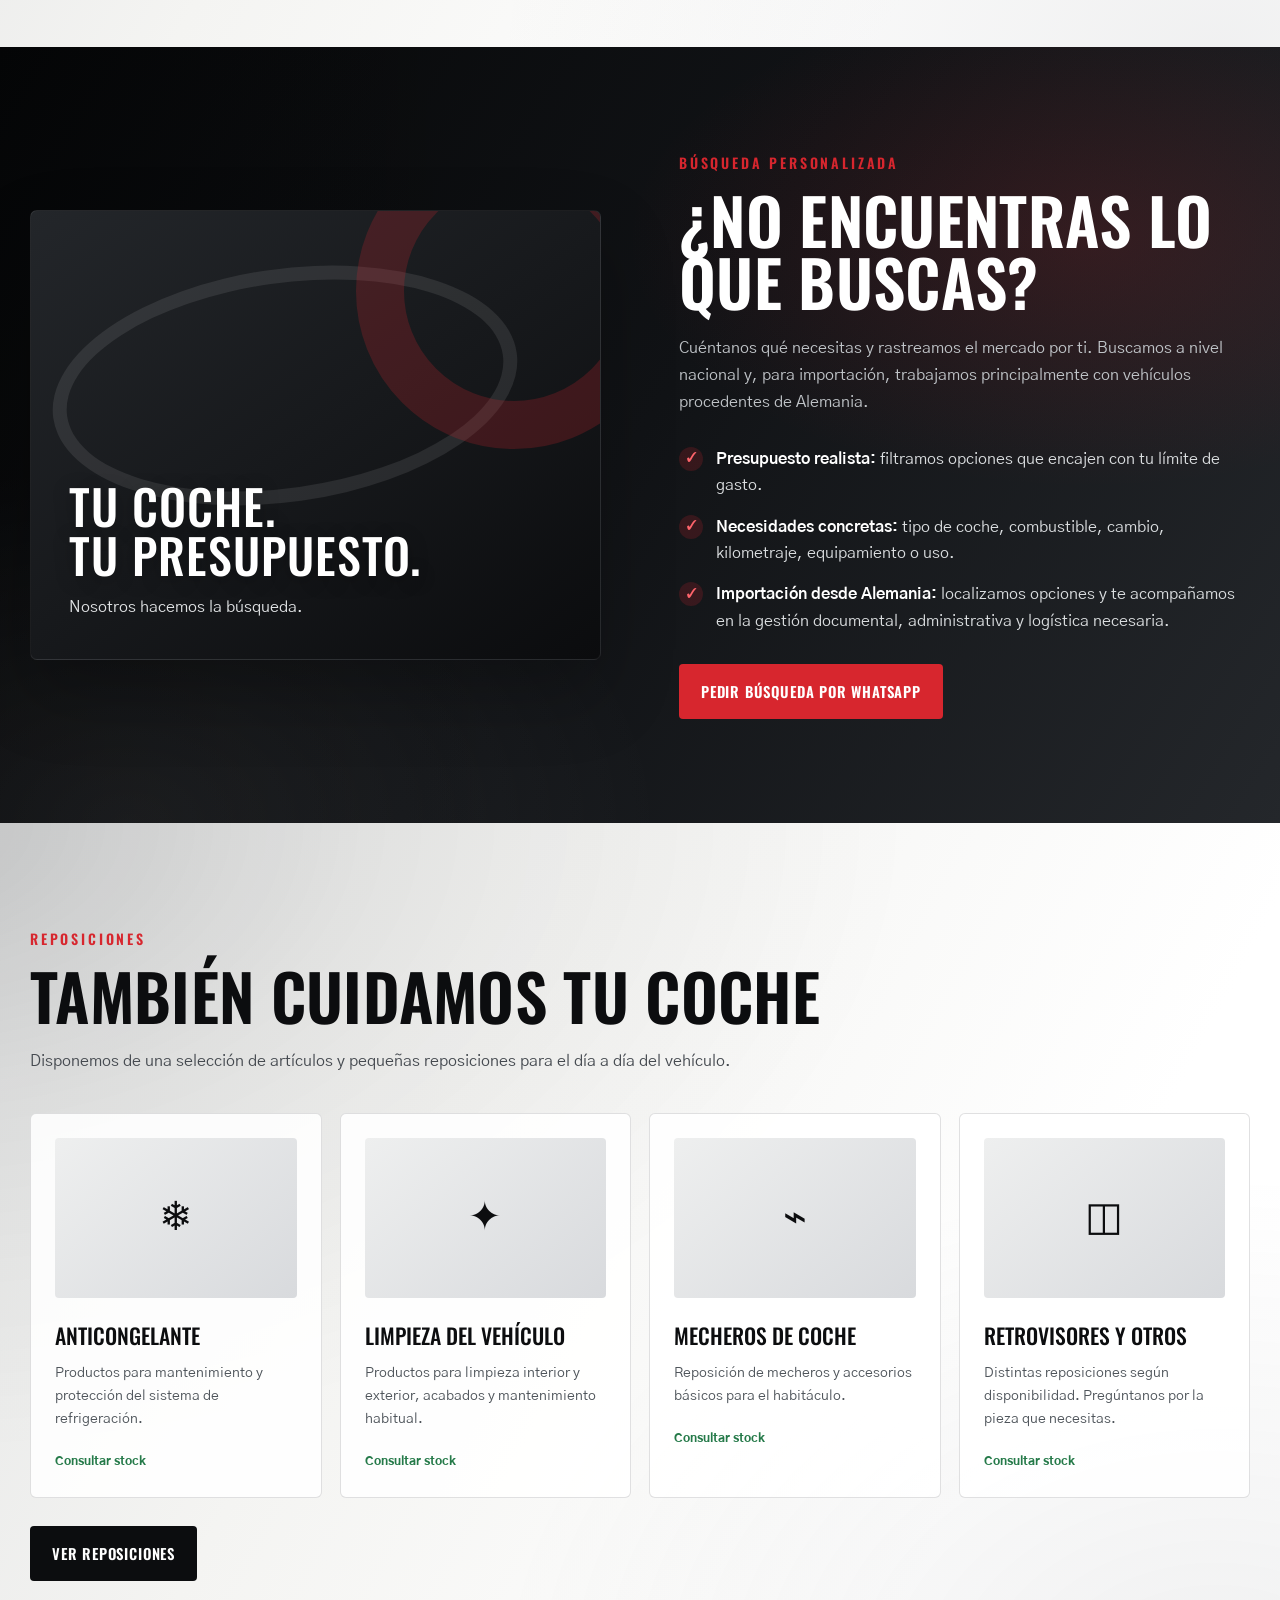
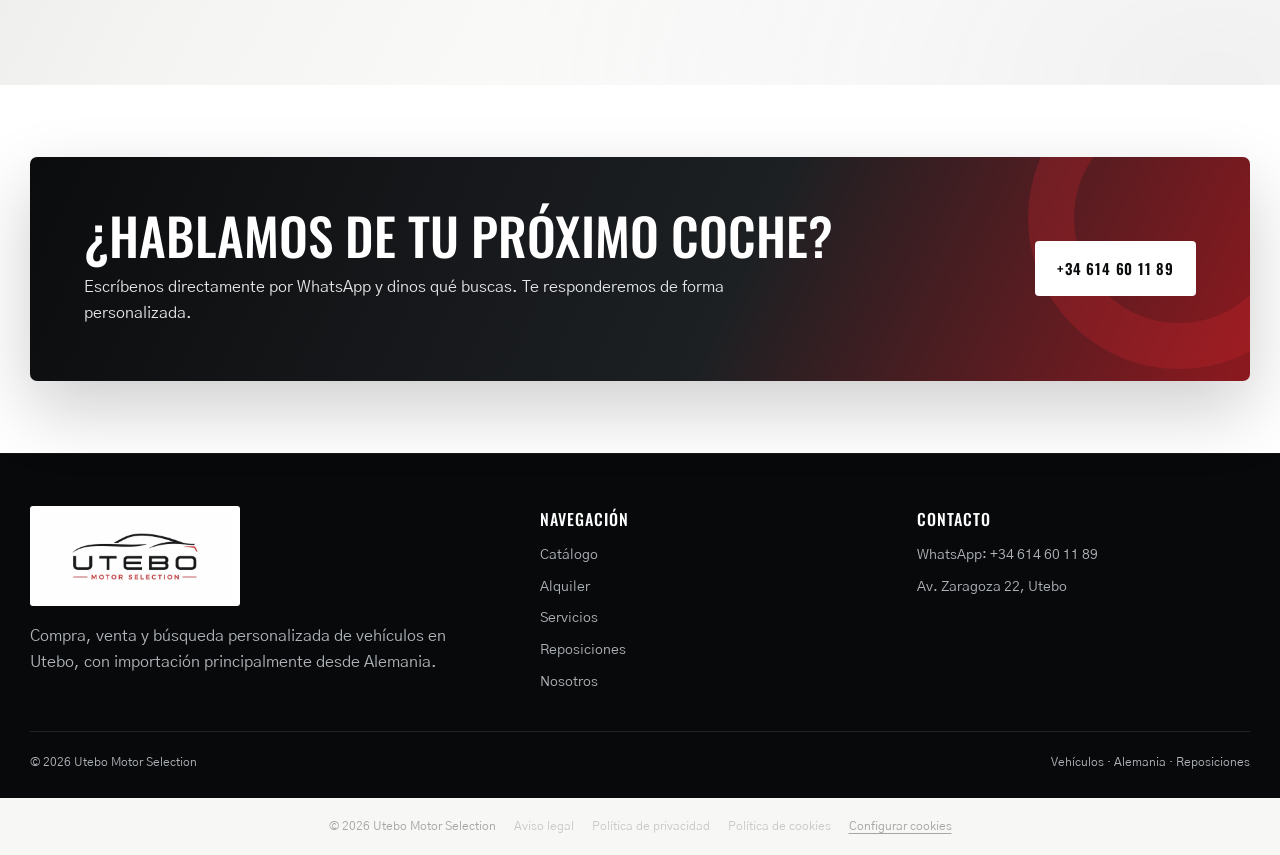
==== commit 7d6eb6be: "ALquiler" ====
--- a/index.html
+++ b/index.html
@@ -87,10 +87,37 @@
         <div class="hero-badge"><span></span> Compra · Venta · Importación desde Alemania</div>
         <h2>ENCUENTRA TU COCHE CON NOSOTROS.</h2>
         <p>En Utebo Motor Selection te ayudamos a comprar, vender o encontrar el vehículo que encaja contigo. Si no está en nuestro stock, lo buscamos por ti en España o, principalmente, en Alemania.</p>
-        <div class="hero-actions">
-          <a class="btn btn-primary" href="catalogo.html">Ver vehículos en stock</a>
-          <a class="btn btn-outline" href="servicios.html">Quiero que busquéis mi coche</a>
-        </div>
+        <div class="hero-actions hero-actions-main">
+
+  <div class="hero-actions-left">
+
+    <a
+      class="btn btn-primary"
+      href="/catalogo.html"
+    >
+      Ver vehículos en stock
+    </a>
+
+    <a
+      class="btn btn-rental"
+      href="/alquiler.html"
+    >
+      Alquilar coche
+    </a>
+
+  </div>
+
+
+  <a
+    class="btn btn-secondary"
+    href="https://wa.me/34614601189?text=Hola%2C%20quiero%20que%20me%20ayud%C3%A9is%20a%20buscar%20un%20veh%C3%ADculo."
+    target="_blank"
+    rel="noopener"
+  >
+    Quiero que busquéis mi coche
+  </a>
+
+</div>
       </div>
       <div class="hero-card">
         <div class="hero-logo-wrap"><img src="assets/logo-utebo-motor-selection.jpeg" alt="Logotipo Utebo Motor Selection"></div>
@@ -159,64 +186,14 @@
     </div>
   </section>
 
-  <section class="rental-home">
-
-  <div class="container rental-home-grid">
-
-    <div>
-
-      <div class="section-kicker">
-        Nuevo servicio
-      </div>
-
-      <h2>
-        Alquiler de vehículos
-      </h2>
-
-      <p>
-        ¿Necesitas un coche durante unos días?
-        Indícanos las características que buscas
-        y las fechas. Nosotros nos encargamos de
-        ofrecerte una opción según disponibilidad.
-      </p>
-
-    </div>
-
-
-    <div class="rental-home-features">
-
-      <span>
-        Puertas
-      </span>
-
-      <span>
-        Combustible
-      </span>
-
-      <span>
-        Cambio
-      </span>
-
-    </div>
-
-
-    <a
-      class="btn btn-primary"
-      href="/alquiler.html"
-    >
-      Solicitar alquiler
-    </a>
-
-  </div>
-
-</section>
+  
 </main>
 
 <footer class="site-footer">
   <div class="container">
     <div class="footer-grid">
       <div><img class="footer-logo" src="assets/logo-utebo-motor-selection.jpeg" alt="Utebo Motor Selection"><div>Compra, venta y búsqueda personalizada de vehículos en Utebo, con importación principalmente desde Alemania.</div></div>
-      <div><div class="footer-title">Navegación</div><div class="footer-links"><a href="catalogo.html">Catálogo</a><a href="servicios.html">Servicios</a><a href="reposiciones.html">Reposiciones</a><a href="nosotros.html">Nosotros</a></div></div>
+      <div><div class="footer-title">Navegación</div><div class="footer-links"><a href="catalogo.html">Catálogo</a><a href="alquiler.html">Alquiler</a><a href="servicios.html">Servicios</a><a href="reposiciones.html">Reposiciones</a><a href="nosotros.html">Nosotros</a></div></div>
       <div><div class="footer-title">Contacto</div><div class="footer-links"><a href="https://wa.me/34614601189" target="_blank" rel="noopener">WhatsApp: +34 614 60 11 89</a><span>Av. Zaragoza 22, Utebo</span></div></div>
     </div>
     <div class="footer-bottom"><span>© 2026 Utebo Motor Selection</span><span>Vehículos · Alemania · Reposiciones</span></div>
--- a/styles.css
+++ b/styles.css
@@ -2250,4 +2250,59 @@
       1fr;
   }
 
+}
+
+/* ============================================================
+   ACCIONES HERO - ALQUILER
+============================================================ */
+
+.hero-actions-main {
+  display: flex;
+  align-items: flex-start;
+  gap: 15px;
+}
+
+
+.hero-actions-left {
+  display: grid;
+  gap: 10px;
+}
+
+
+.hero-actions-left .btn {
+  width: 100%;
+}
+
+
+.btn-rental {
+  background: #ffffff;
+  color: #111214;
+  border: 1px solid #ffffff;
+}
+
+
+.btn-rental:hover {
+  background: #d71920;
+  border-color: #d71920;
+  color: #ffffff;
+}
+
+
+@media (max-width: 720px) {
+
+  .hero-actions-main {
+    display: grid;
+    grid-template-columns: 1fr;
+  }
+
+
+  .hero-actions-left {
+    width: 100%;
+  }
+
+
+  .hero-actions-main .btn {
+    width: 100%;
+  }
+
 }
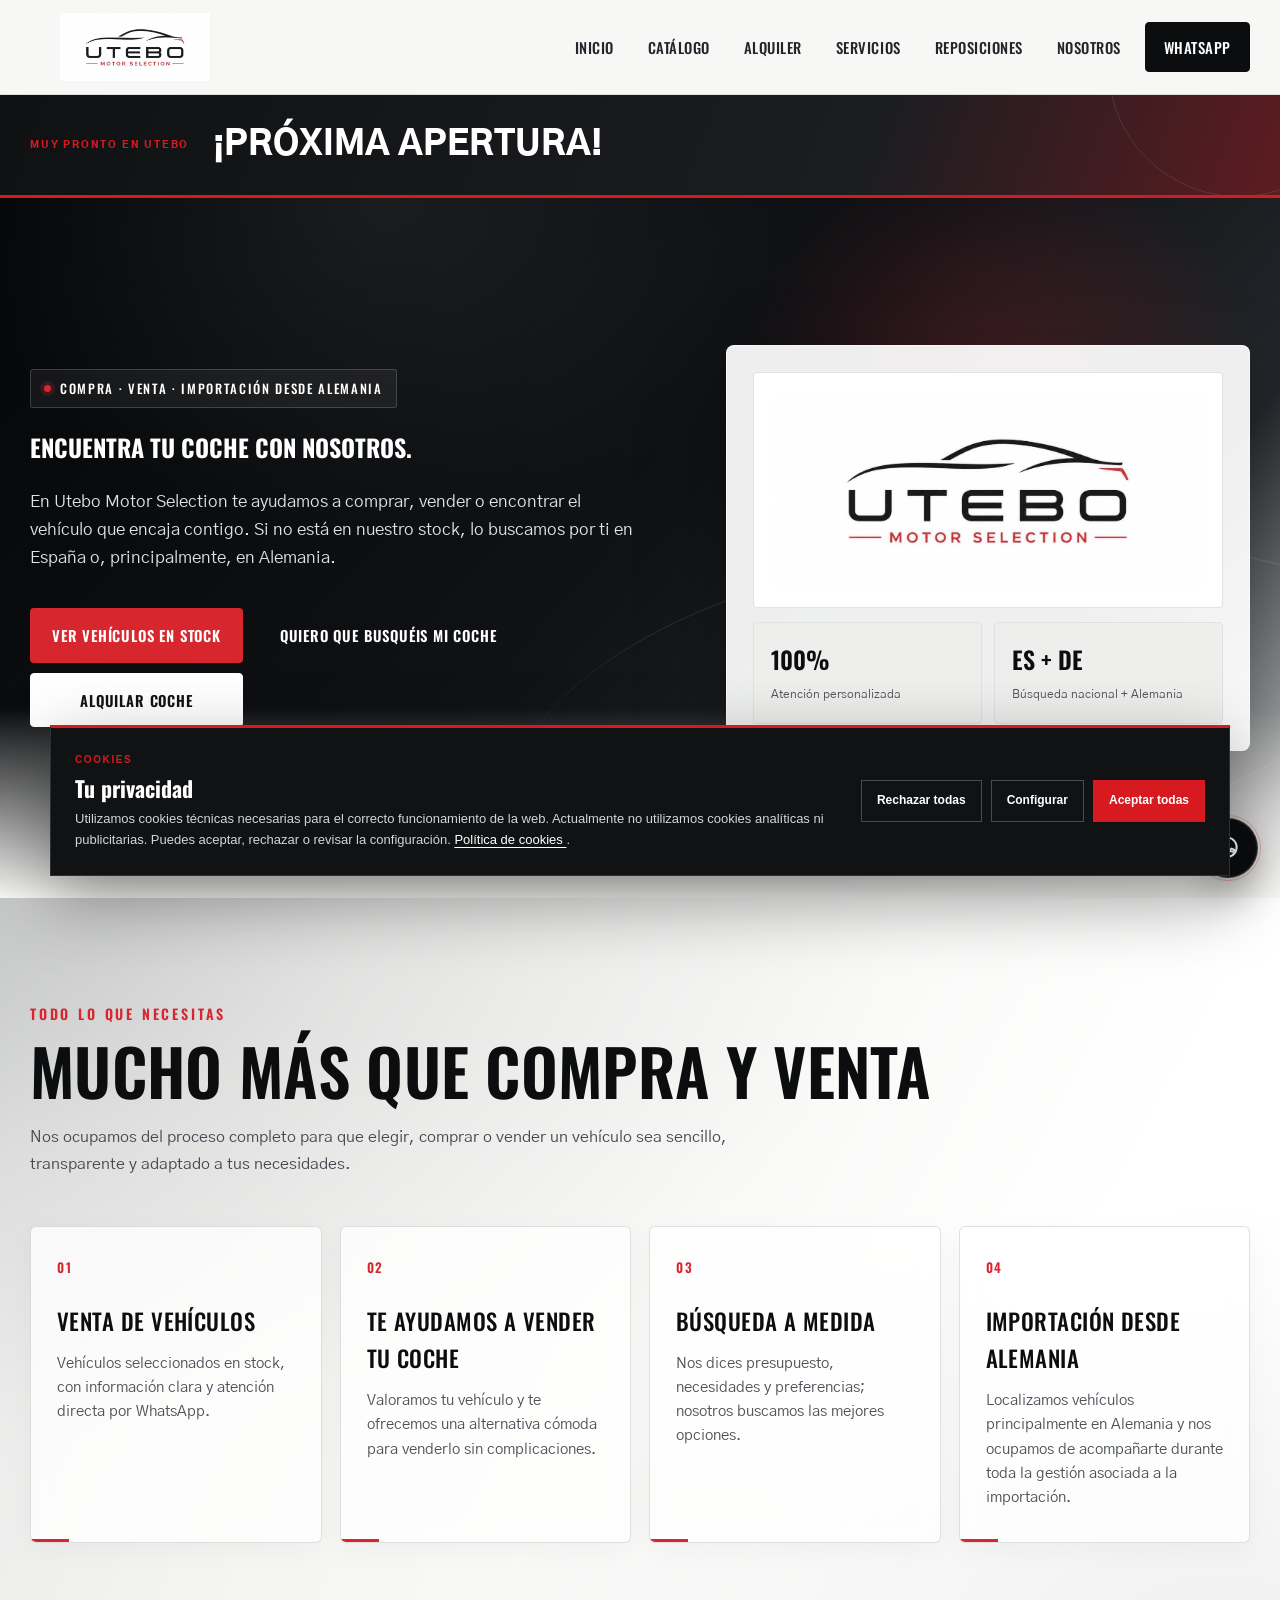
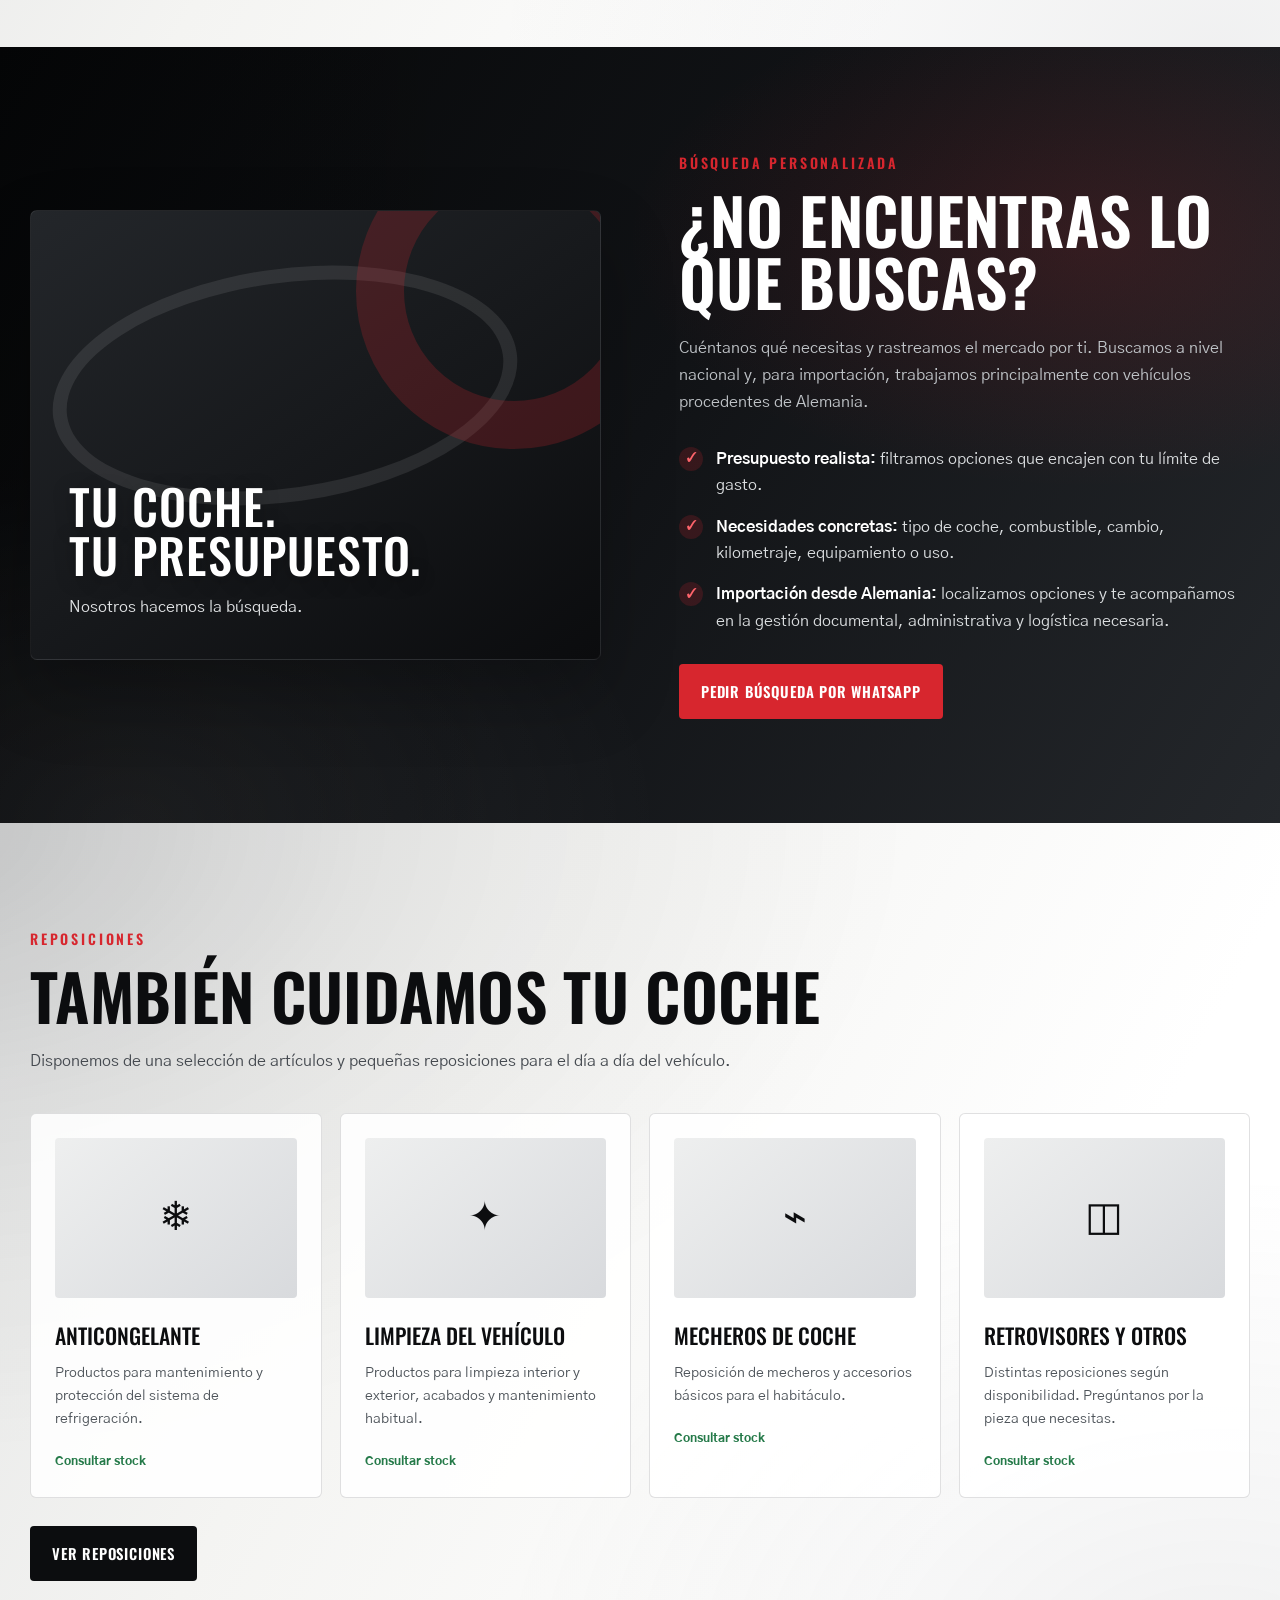
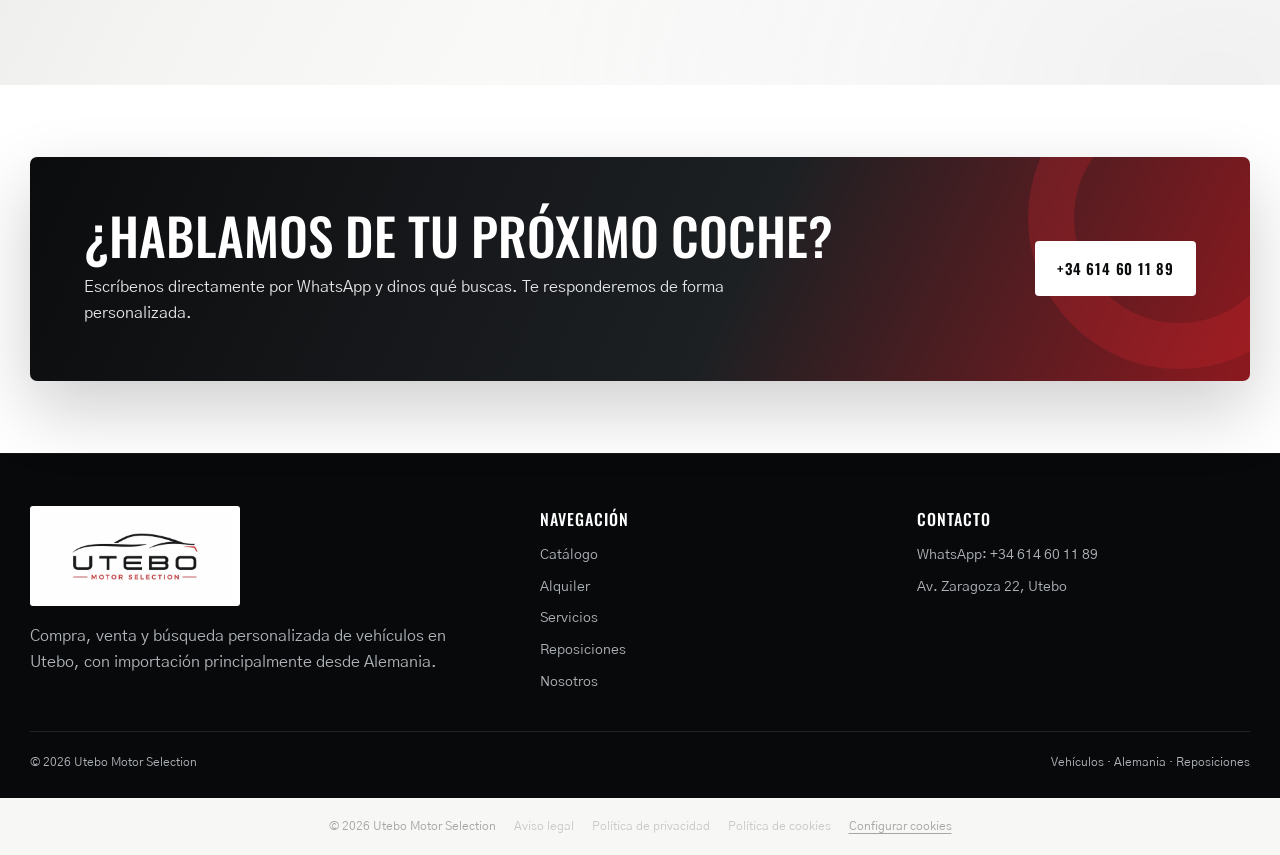
==== commit 49aa918c: "alquilerees" ====
--- a/index.html
+++ b/index.html
@@ -55,14 +55,42 @@
   <div class="container nav-wrap">
     <a class="brand" href="index.html"><img src="assets/logo-utebo-motor-selection.jpeg" alt="Utebo Motor Selection"></a>
     <button class="menu-toggle" aria-label="Abrir menú">☰</button>
-    <nav class="nav-links">
-      <a href="index.html">Inicio</a>
-      <a href="catalogo.html">Catálogo</a>
-      <a href="servicios.html">Servicios</a>
-      <a href="reposiciones.html">Reposiciones</a>
-      <a href="nosotros.html">Nosotros</a>
-      <a class="nav-cta" href="https://wa.me/34614601189?text=Hola%2C%20he%20visto%20vuestra%20web%20y%20quiero%20informaci%C3%B3n" target="_blank" rel="noopener">WhatsApp</a>
-    </nav>
+<nav class="nav-links">
+
+  <a href="/">
+    Inicio
+  </a>
+
+  <a href="/catalogo.html">
+    Catálogo
+  </a>
+
+  <a href="/alquiler.html">
+    Alquiler
+  </a>
+
+  <a href="/servicios.html">
+    Servicios
+  </a>
+
+  <a href="/reposiciones.html">
+    Reposiciones
+  </a>
+
+  <a href="/nosotros.html">
+    Nosotros
+  </a>
+
+  <a
+    class="nav-cta"
+    href="https://wa.me/34614601189"
+    target="_blank"
+    rel="noopener"
+  >
+    WhatsApp
+  </a>
+
+</nav>
   </div>
 </header>
 
@@ -186,7 +214,7 @@
     </div>
   </section>
 
-  
+
 </main>
 
 <footer class="site-footer">
--- a/styles.css
+++ b/styles.css
@@ -2305,4 +2305,27 @@
     width: 100%;
   }
 
+}
+
+/* ============================================================
+   AJUSTE INICIO - BANNER APERTURA + HERO
+============================================================ */
+
+/* Evitamos espacio extra después del aviso de apertura */
+.opening-banner {
+  margin-bottom: 0 !important;
+}
+
+
+/* El hero debe comenzar mucho más cerca del banner */
+.opening-banner + .hero {
+  padding-top: 38px !important;
+  min-height: auto !important;
+}
+
+
+/* Por si el espacio lo está generando el grid interior */
+.opening-banner + .hero .hero-grid {
+  padding-top: 0 !important;
+  margin-top: 0 !important;
 }
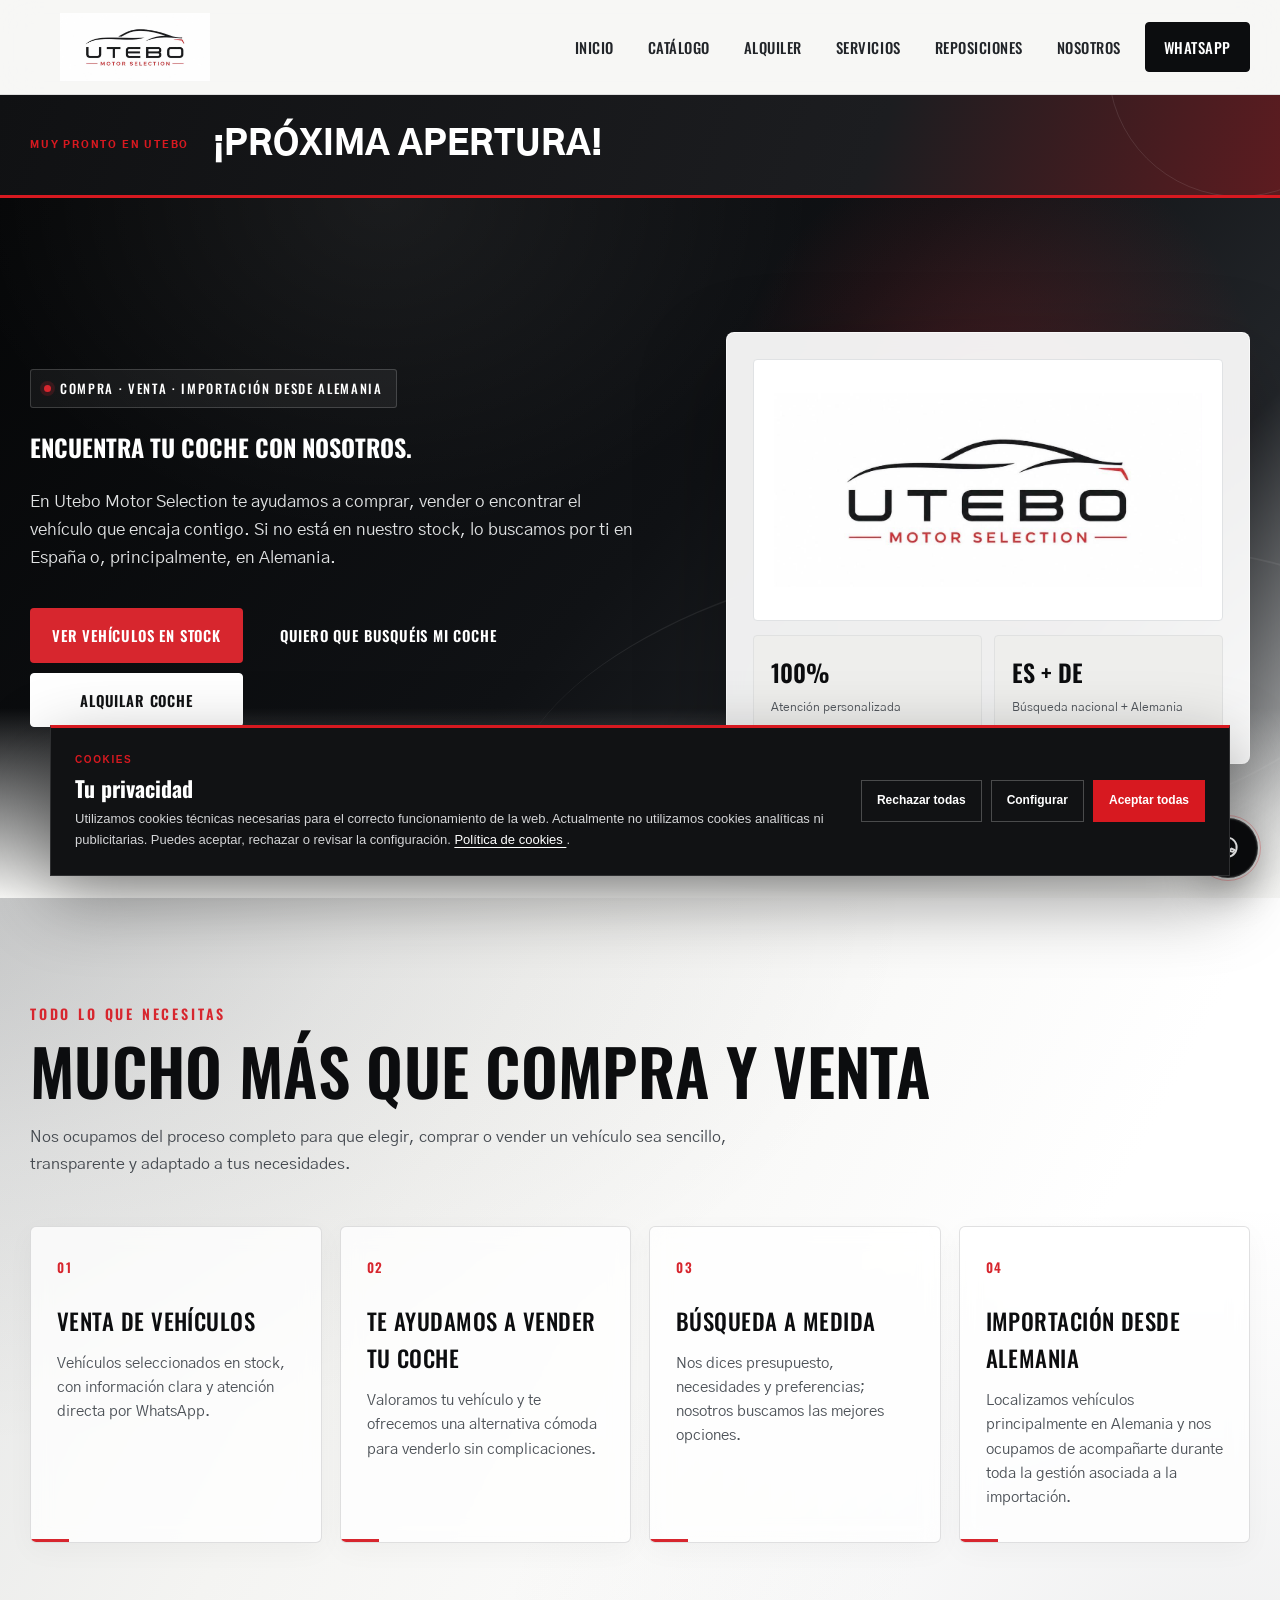
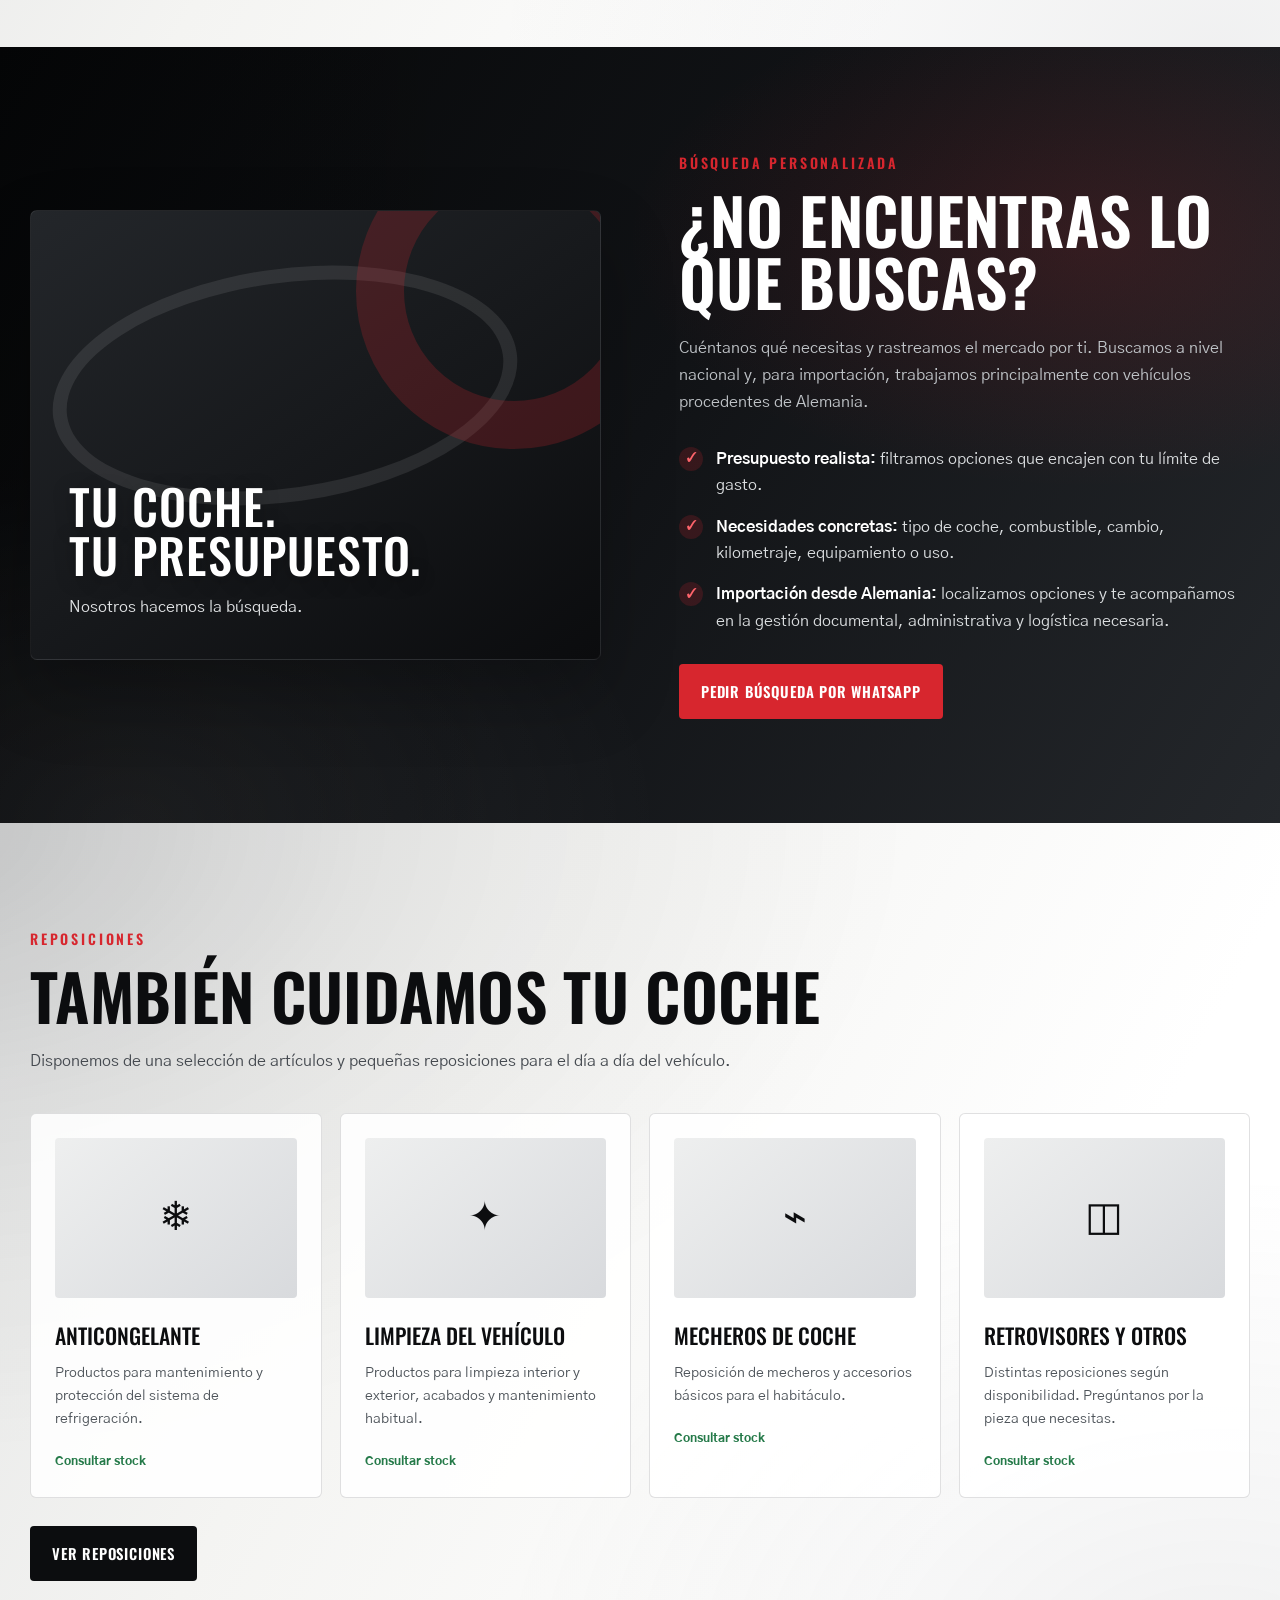
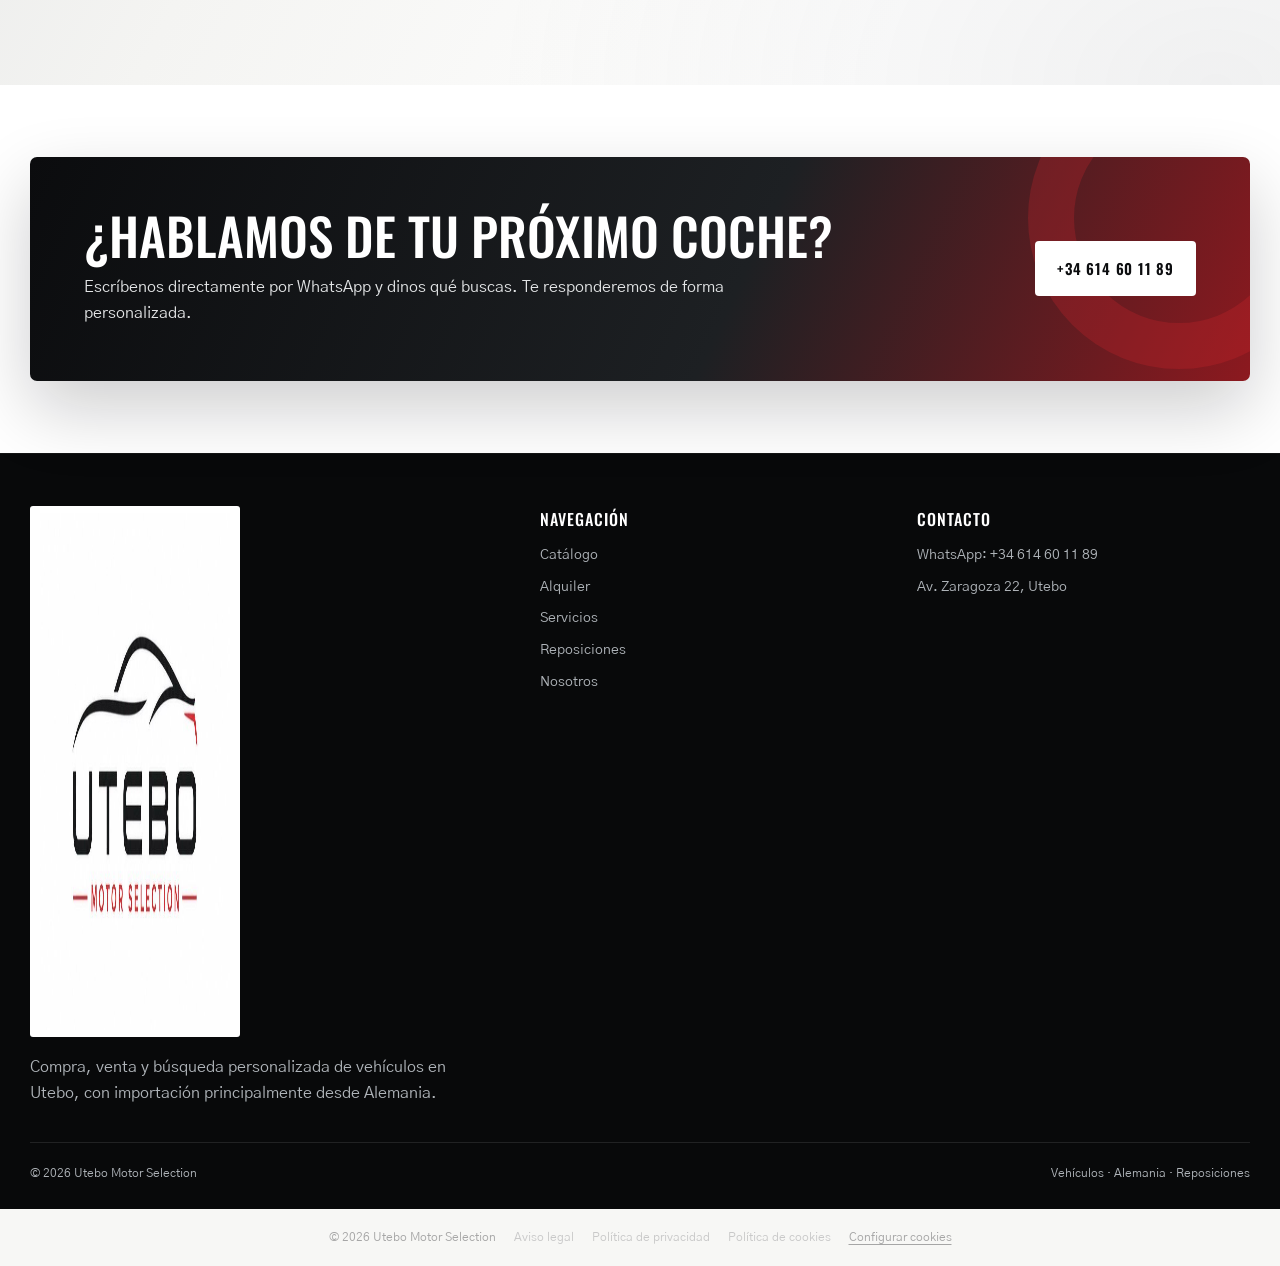
==== commit b999d7b9: "feat(perf): optimizaciones de rendimiento, Core Web Vitals y cache en Cloudflare" ====
--- a/index.html
+++ b/index.html
@@ -17,6 +17,9 @@
   rel="canonical"
   href="https://utebomotorsselection.com/"
 >
+    <link rel="preconnect" href="https://fonts.googleapis.com">
+  <link rel="preconnect" href="https://fonts.gstatic.com" crossorigin>
+  <link rel="stylesheet" href="https://fonts.googleapis.com/css2?family=Gothic+A1:wght@400;500;600;700;800;900&family=Oswald:wght@400;500;600;700&display=swap">
   <link rel="stylesheet" href="styles.css">
 
 <script type="application/ld+json">
@@ -46,14 +49,14 @@
 
 <link
   rel="apple-touch-icon"
-  href="/favicon.png"
+  href="/apple-touch-icon.png"
 >
 
 </head>
 <body>
 <header class="site-header">
   <div class="container nav-wrap">
-    <a class="brand" href="index.html"><img src="assets/logo-utebo-motor-selection.jpeg" alt="Utebo Motor Selection"></a>
+    <a class="brand" href="index.html"><img src="assets/logo-utebo-motor-selection.jpeg" alt="Utebo Motor Selection" width="1170" height="531" fetchpriority="high"></a>
     <button class="menu-toggle" aria-label="Abrir menú">☰</button>
 <nav class="nav-links">
 
@@ -148,7 +151,7 @@
 </div>
       </div>
       <div class="hero-card">
-        <div class="hero-logo-wrap"><img src="assets/logo-utebo-motor-selection.jpeg" alt="Logotipo Utebo Motor Selection"></div>
+        <div class="hero-logo-wrap"><img src="assets/logo-utebo-motor-selection.jpeg" alt="Logotipo Utebo Motor Selection" width="1170" height="531"></div>
         <div class="hero-card-bottom">
           <div class="hero-stat"><strong>100%</strong><span>Atención personalizada</span></div>
           <div class="hero-stat"><strong>ES + DE</strong><span>Búsqueda nacional + Alemania</span></div>
@@ -220,7 +223,7 @@
 <footer class="site-footer">
   <div class="container">
     <div class="footer-grid">
-      <div><img class="footer-logo" src="assets/logo-utebo-motor-selection.jpeg" alt="Utebo Motor Selection"><div>Compra, venta y búsqueda personalizada de vehículos en Utebo, con importación principalmente desde Alemania.</div></div>
+      <div><img class="footer-logo" src="assets/logo-utebo-motor-selection.jpeg" alt="Utebo Motor Selection" width="1170" height="531" loading="lazy" decoding="async"><div>Compra, venta y búsqueda personalizada de vehículos en Utebo, con importación principalmente desde Alemania.</div></div>
       <div><div class="footer-title">Navegación</div><div class="footer-links"><a href="catalogo.html">Catálogo</a><a href="alquiler.html">Alquiler</a><a href="servicios.html">Servicios</a><a href="reposiciones.html">Reposiciones</a><a href="nosotros.html">Nosotros</a></div></div>
       <div><div class="footer-title">Contacto</div><div class="footer-links"><a href="https://wa.me/34614601189" target="_blank" rel="noopener">WhatsApp: +34 614 60 11 89</a><span>Av. Zaragoza 22, Utebo</span></div></div>
     </div>
--- a/styles.css
+++ b/styles.css
@@ -1,4 +1,4 @@
-@import url('https://fonts.googleapis.com/css2?family=Gothic+A1:wght@400;500;600;700;800;900&family=Oswald:wght@400;500;600;700&display=swap');
+/* Google Fonts are preconnected and loaded asynchronously in HTML <head> to eliminate render-blocking @import */
 
 :root {
   --red: #d7262e;
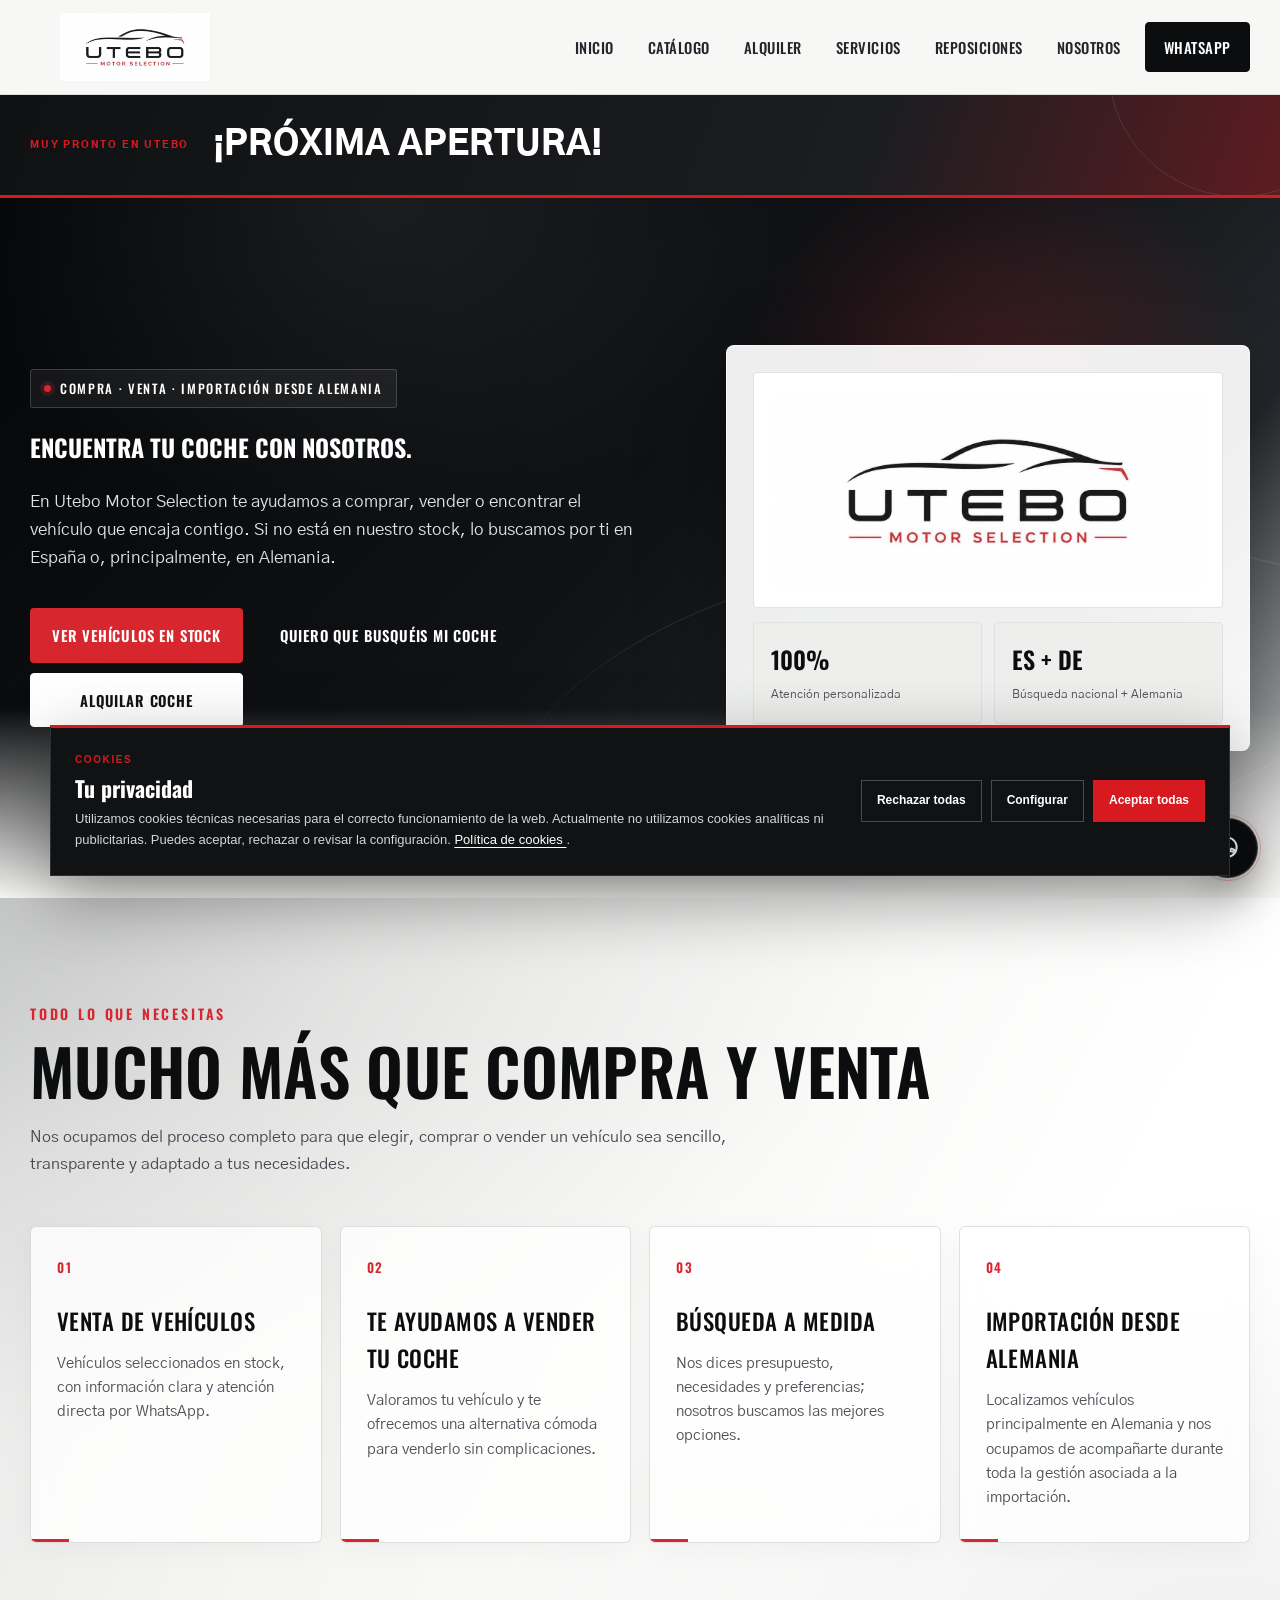
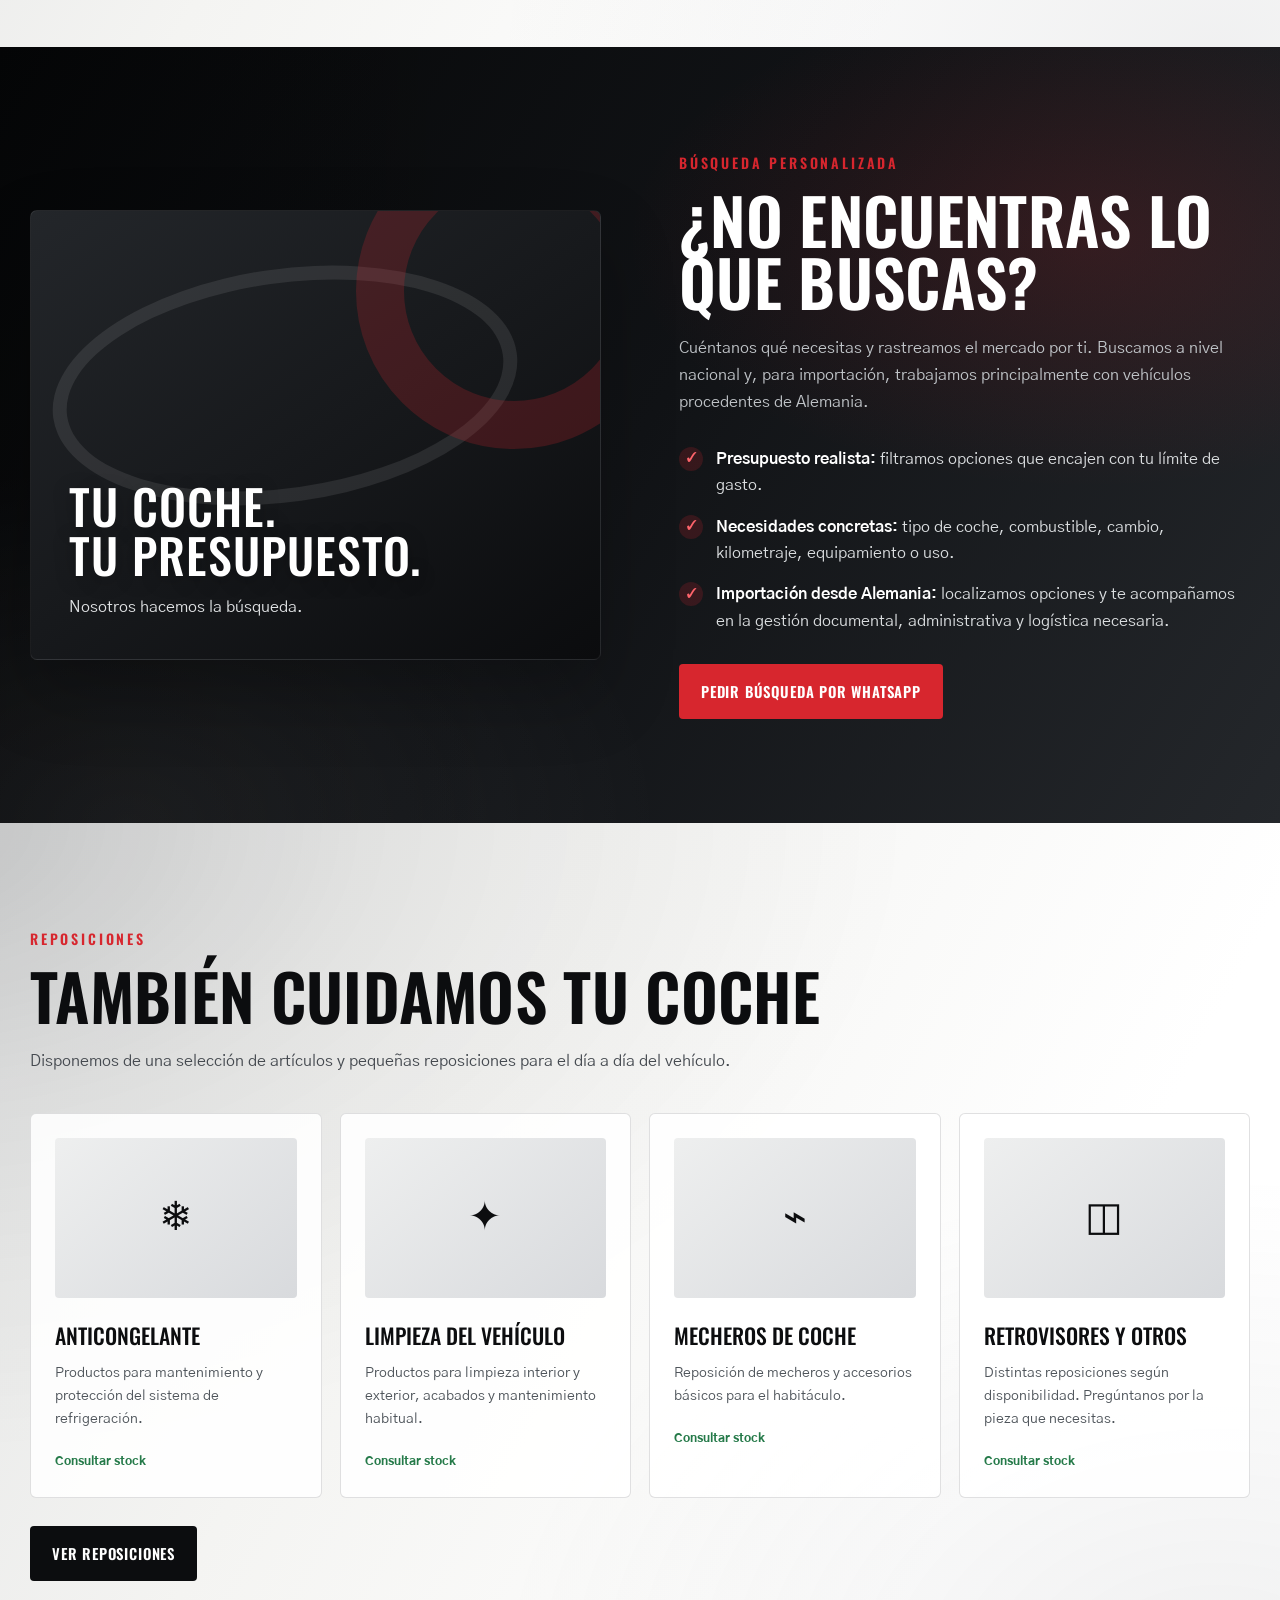
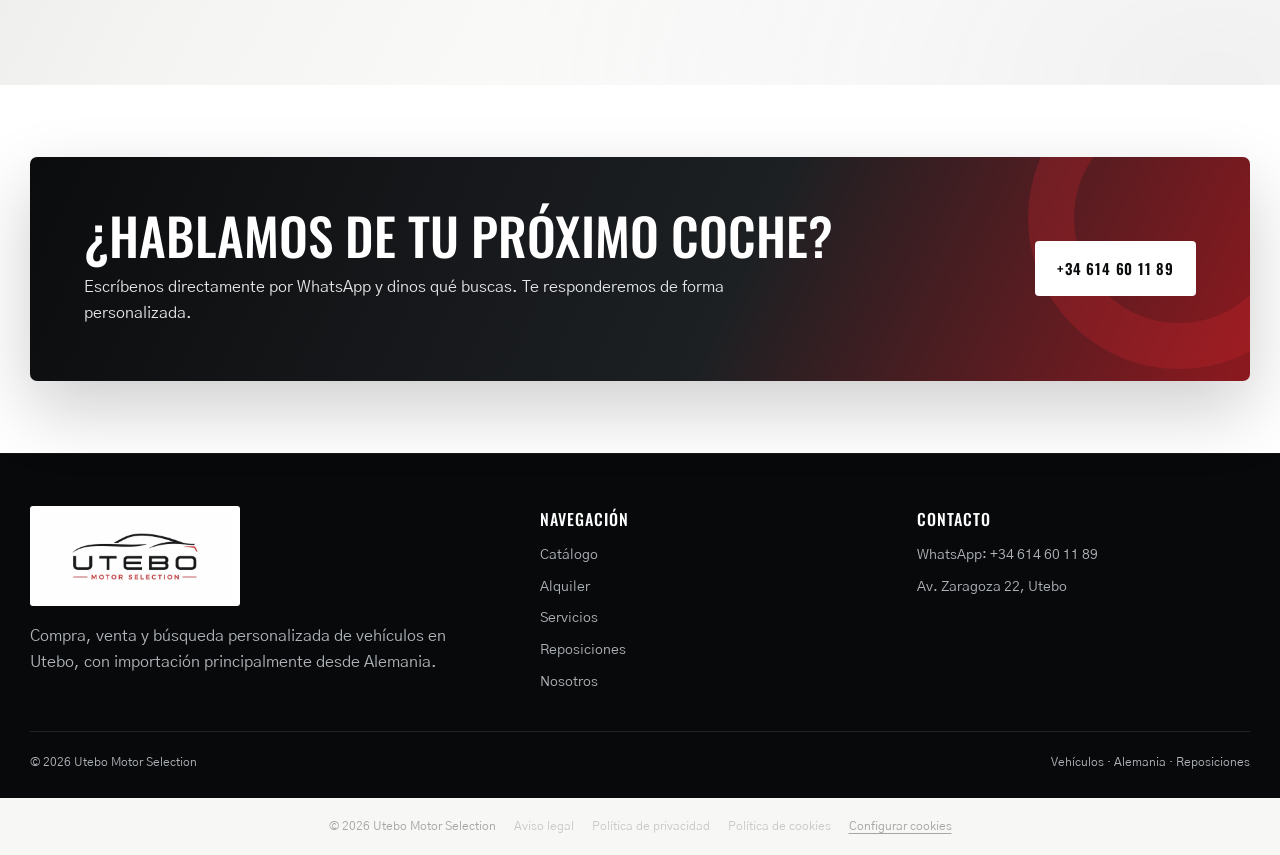
==== commit 557a2085: "fix: restore repository contents to stable commit 6d377b8" ====
--- a/index.html
+++ b/index.html
@@ -17,9 +17,6 @@
   rel="canonical"
   href="https://utebomotorsselection.com/"
 >
-    <link rel="preconnect" href="https://fonts.googleapis.com">
-  <link rel="preconnect" href="https://fonts.gstatic.com" crossorigin>
-  <link rel="stylesheet" href="https://fonts.googleapis.com/css2?family=Gothic+A1:wght@400;500;600;700;800;900&family=Oswald:wght@400;500;600;700&display=swap">
   <link rel="stylesheet" href="styles.css">
 
 <script type="application/ld+json">
@@ -49,14 +46,14 @@
 
 <link
   rel="apple-touch-icon"
-  href="/apple-touch-icon.png"
+  href="/favicon.png"
 >
 
 </head>
 <body>
 <header class="site-header">
   <div class="container nav-wrap">
-    <a class="brand" href="index.html"><img src="assets/logo-utebo-motor-selection.jpeg" alt="Utebo Motor Selection" width="1170" height="531" fetchpriority="high"></a>
+    <a class="brand" href="index.html"><img src="assets/logo-utebo-motor-selection.jpeg" alt="Utebo Motor Selection"></a>
     <button class="menu-toggle" aria-label="Abrir menú">☰</button>
 <nav class="nav-links">
 
@@ -151,7 +148,7 @@
 </div>
       </div>
       <div class="hero-card">
-        <div class="hero-logo-wrap"><img src="assets/logo-utebo-motor-selection.jpeg" alt="Logotipo Utebo Motor Selection" width="1170" height="531"></div>
+        <div class="hero-logo-wrap"><img src="assets/logo-utebo-motor-selection.jpeg" alt="Logotipo Utebo Motor Selection"></div>
         <div class="hero-card-bottom">
           <div class="hero-stat"><strong>100%</strong><span>Atención personalizada</span></div>
           <div class="hero-stat"><strong>ES + DE</strong><span>Búsqueda nacional + Alemania</span></div>
@@ -223,7 +220,7 @@
 <footer class="site-footer">
   <div class="container">
     <div class="footer-grid">
-      <div><img class="footer-logo" src="assets/logo-utebo-motor-selection.jpeg" alt="Utebo Motor Selection" width="1170" height="531" loading="lazy" decoding="async"><div>Compra, venta y búsqueda personalizada de vehículos en Utebo, con importación principalmente desde Alemania.</div></div>
+      <div><img class="footer-logo" src="assets/logo-utebo-motor-selection.jpeg" alt="Utebo Motor Selection"><div>Compra, venta y búsqueda personalizada de vehículos en Utebo, con importación principalmente desde Alemania.</div></div>
       <div><div class="footer-title">Navegación</div><div class="footer-links"><a href="catalogo.html">Catálogo</a><a href="alquiler.html">Alquiler</a><a href="servicios.html">Servicios</a><a href="reposiciones.html">Reposiciones</a><a href="nosotros.html">Nosotros</a></div></div>
       <div><div class="footer-title">Contacto</div><div class="footer-links"><a href="https://wa.me/34614601189" target="_blank" rel="noopener">WhatsApp: +34 614 60 11 89</a><span>Av. Zaragoza 22, Utebo</span></div></div>
     </div>
--- a/styles.css
+++ b/styles.css
@@ -1,4 +1,4 @@
-/* Google Fonts are preconnected and loaded asynchronously in HTML <head> to eliminate render-blocking @import */
+@import url('https://fonts.googleapis.com/css2?family=Gothic+A1:wght@400;500;600;700;800;900&family=Oswald:wght@400;500;600;700&display=swap');
 
 :root {
   --red: #d7262e;
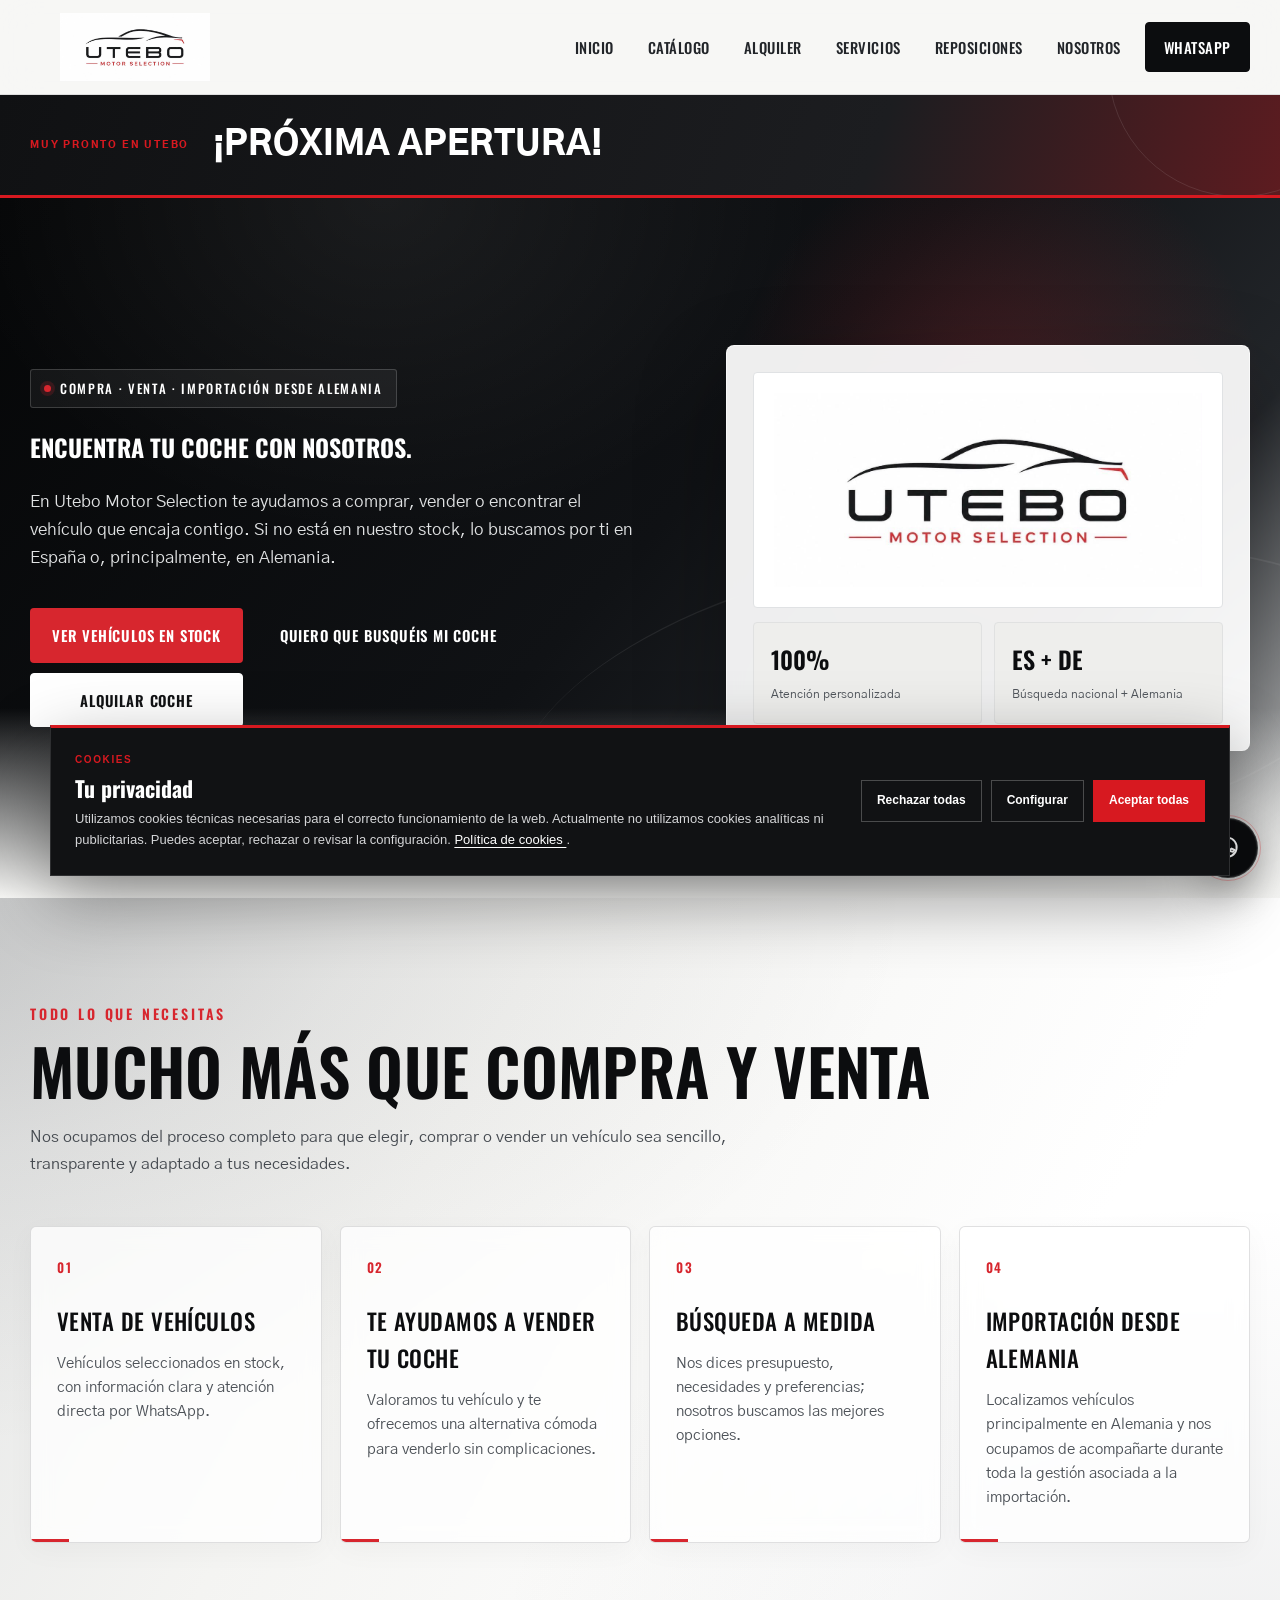
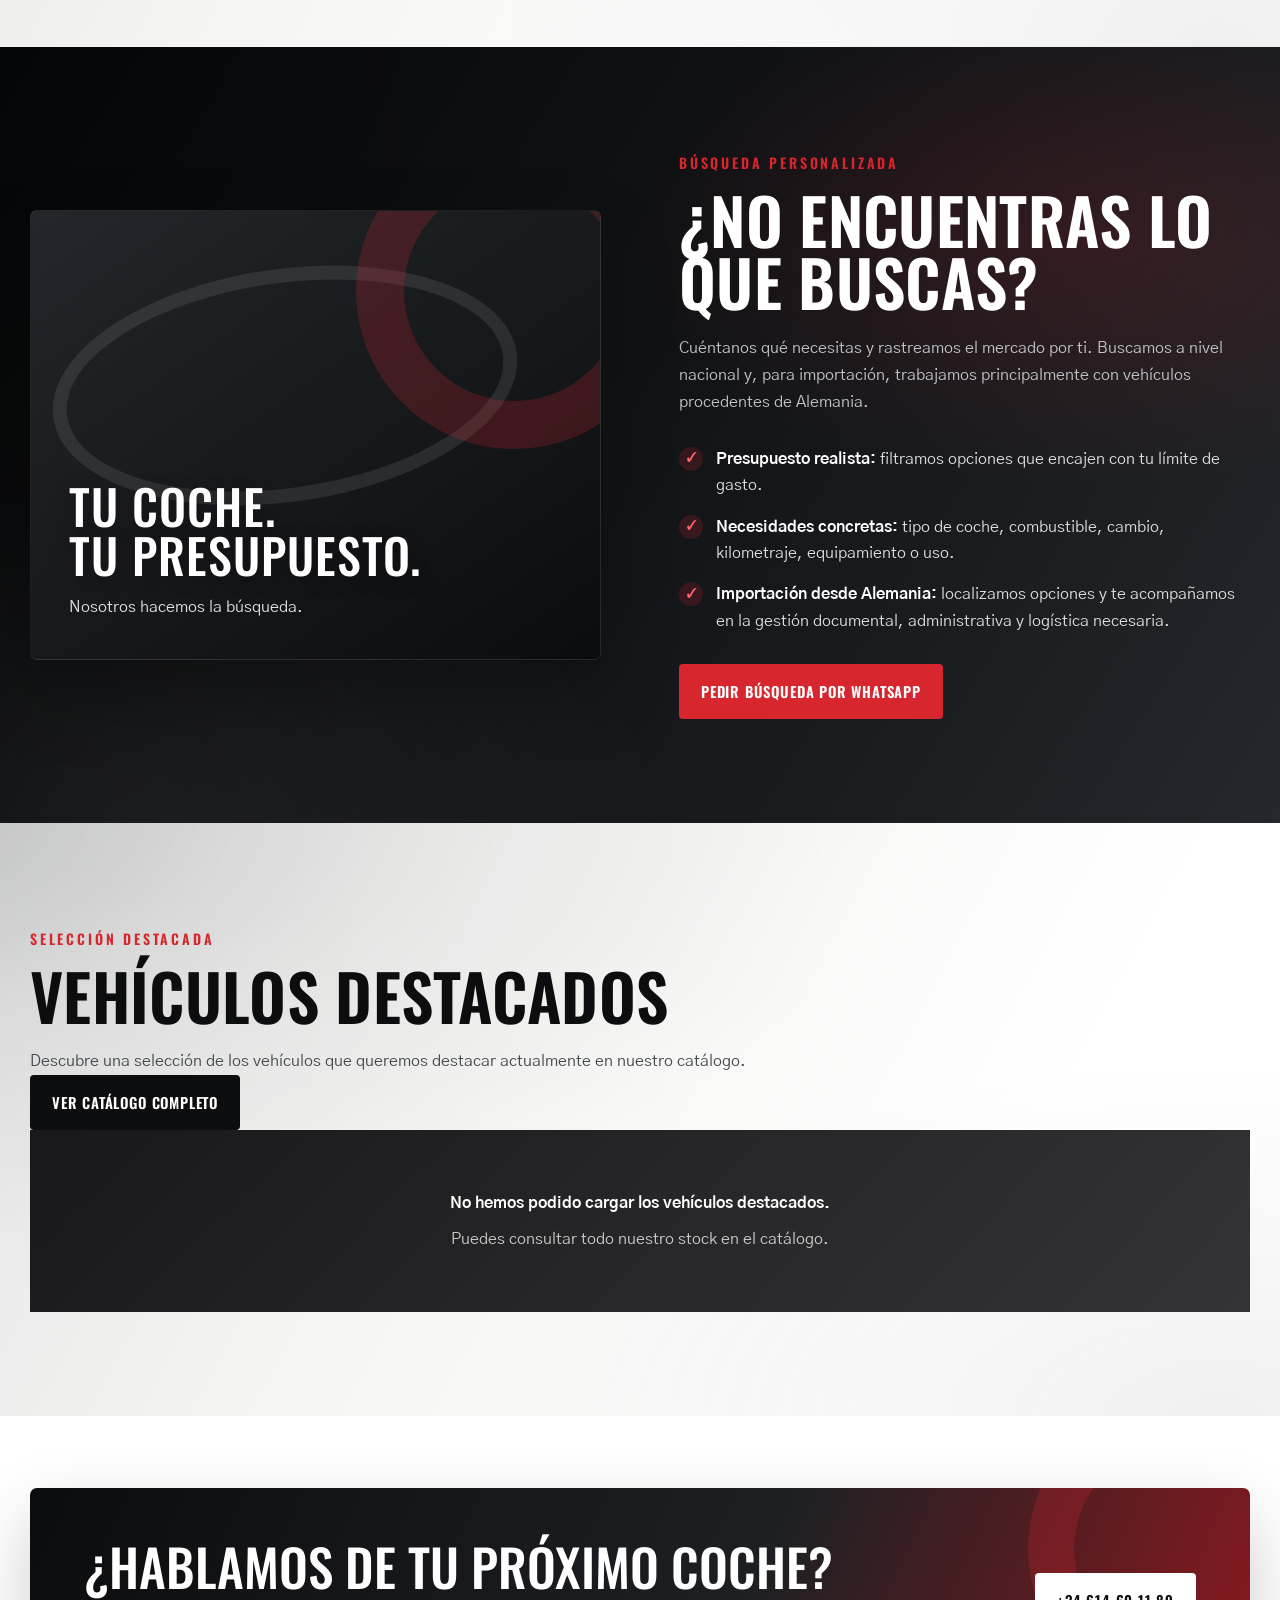
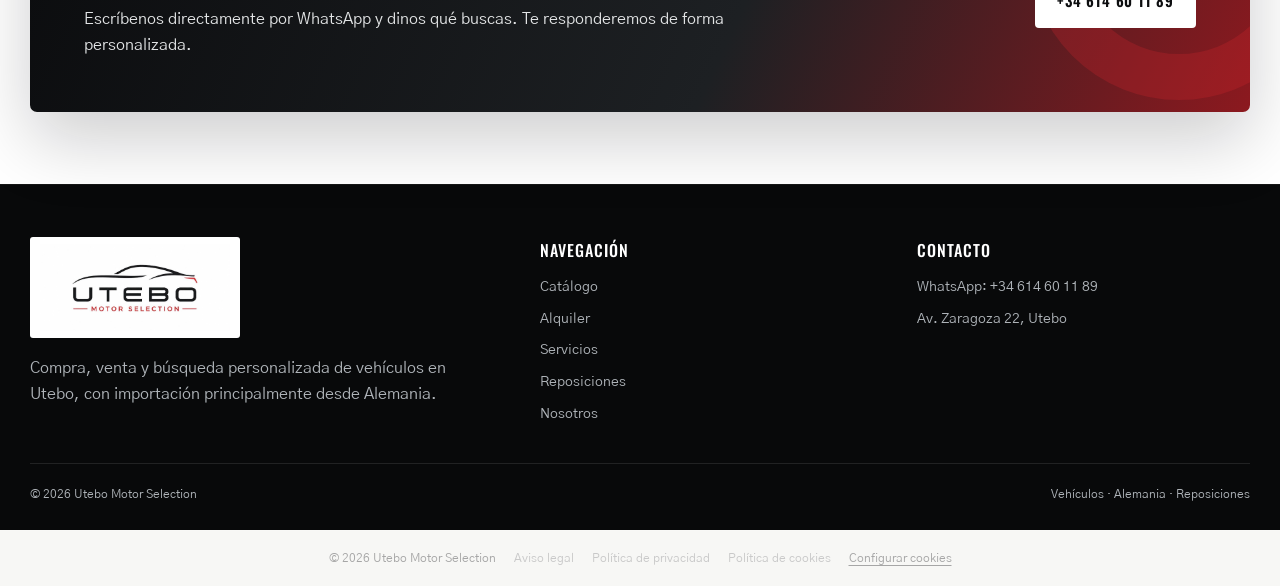
==== commit 7f75c89e: "añadir veh destacados a index" ====
--- a/index.html
+++ b/index.html
@@ -3,7 +3,7 @@
 <head>
   <meta charset="utf-8">
   <meta name="viewport" content="width=device-width, initial-scale=1">
-  <meta name="description" content="Utebo Motor Selection: compra, venta, búsqueda personalizada e importación de vehículos, principalmente desde Alemania, en Utebo, Zaragoza.">
+  
   <title>
   Compra y venta de coches en Utebo | Utebo Motor Selection
 </title>
@@ -190,20 +190,51 @@
     </div>
   </section>
 
-  <section class="section">
-    <div class="container">
-      <div class="section-kicker">Reposiciones</div>
-      <h2 class="section-title">También cuidamos tu coche</h2>
-      <p class="section-copy">Disponemos de una selección de artículos y pequeñas reposiciones para el día a día del vehículo.</p>
-      <div class="product-grid" style="margin-top:38px">
-        <article class="product-card"><div class="product-art">❄</div><h3>Anticongelante</h3><p>Productos para mantenimiento y protección del sistema de refrigeración.</p><span class="product-stock">Consultar stock</span></article>
-        <article class="product-card"><div class="product-art">✦</div><h3>Limpieza del vehículo</h3><p>Productos para limpieza interior y exterior, acabados y mantenimiento habitual.</p><span class="product-stock">Consultar stock</span></article>
-        <article class="product-card"><div class="product-art">⌁</div><h3>Mecheros de coche</h3><p>Reposición de mecheros y accesorios básicos para el habitáculo.</p><span class="product-stock">Consultar stock</span></article>
-        <article class="product-card"><div class="product-art">◫</div><h3>Retrovisores y otros</h3><p>Distintas reposiciones según disponibilidad. Pregúntanos por la pieza que necesitas.</p><span class="product-stock">Consultar stock</span></article>
-      </div>
-      <div style="margin-top:28px"><a class="btn btn-dark" href="reposiciones.html">Ver reposiciones</a></div>
-    </div>
-  </section>
+<section
+  id="featuredVehiclesSection"
+  class="section home-featured-section"
+>
+  <div class="container">
+
+    <div class="home-featured-header">
+
+      <div>
+        <div class="section-kicker">
+          Selección destacada
+        </div>
+
+        <h2 class="section-title">
+          Vehículos destacados
+        </h2>
+
+        <p class="section-copy">
+          Descubre una selección de los vehículos que queremos
+          destacar actualmente en nuestro catálogo.
+        </p>
+      </div>
+
+
+      <a
+        class="btn btn-dark home-featured-all"
+        href="/catalogo.html"
+      >
+        Ver catálogo completo
+      </a>
+
+    </div>
+
+
+    <div
+      id="featuredVehicles"
+      class="vehicle-grid home-featured-grid"
+    >
+      <div class="catalog-loading">
+        Cargando vehículos destacados...
+      </div>
+    </div>
+
+  </div>
+</section>
 
   <section class="section-sm">
     <div class="container">
--- a/styles.css
+++ b/styles.css
@@ -338,6 +338,37 @@
 .vehicle-actions { margin-top:20px; display:flex; }
 .vehicle-actions .btn { width:100%; }
 
+/* Advanced catalog filters */
+.catalog-filters {
+  display: grid;
+  grid-template-columns: repeat(4, minmax(140px, 1fr));
+  gap: 12px;
+  align-items: end;
+  margin: -16px 0 14px;
+  padding: 18px;
+  border: 1px solid rgba(18,20,23,.12);
+  border-radius: 6px;
+  background: rgba(255,255,255,.64);
+}
+.catalog-filter-field { display: grid; gap: 6px; color: #565c62; font-size: .72rem; font-weight: 800; letter-spacing: .06em; text-transform: uppercase; }
+.catalog-filter-field select,
+.catalog-filter-field input[type="number"] { width: 100%; min-height: 42px; border: 1px solid rgba(18,20,23,.16); border-radius: 4px; padding: 10px 11px; background: #fff; color: var(--black); font: inherit; font-size: .84rem; letter-spacing: 0; text-transform: none; }
+.catalog-filter-field select:focus,
+.catalog-filter-field input:focus { outline: 2px solid rgba(215,38,46,.25); border-color: var(--red); }
+.catalog-filter-check { display: flex; align-items: center; gap: 8px; color: #565c62; cursor: pointer; }
+.catalog-filter-check input { width: 16px; height: 16px; accent-color: var(--red); }
+.catalog-filter-check span { letter-spacing: .06em; }
+.catalog-filter-range { grid-column: span 2; }
+.catalog-filter-range span { display: flex; justify-content: space-between; gap: 12px; }
+.catalog-filter-range output { color: var(--black); letter-spacing: 0; }
+.catalog-filter-range input[type="range"] { width: 100%; accent-color: var(--red); }
+.catalog-filter-clear { min-height: 42px; border: 1px solid rgba(18,20,23,.18); border-radius: 4px; padding: 10px 14px; background: transparent; color: var(--black); cursor: pointer; font: inherit; font-size: .78rem; font-weight: 800; text-transform: uppercase; }
+.catalog-filter-clear:hover { background: var(--black); color: #fff; }
+.catalog-results { min-height: 24px; margin: 0 0 16px; color: #666c72; font-size: .84rem; font-weight: 700; }
+.catalog-no-results { margin-top: 20px; padding: 28px; border: 1px dashed rgba(18,20,23,.20); color: #565c62; text-align: center; }
+.catalog-no-results button { margin-left: 8px; border: 0; background: transparent; color: var(--red); cursor: pointer; font: inherit; font-weight: 800; text-decoration: underline; }
+.vehicle-card[hidden] { display: none; }
+
 /* Products */
 .product-grid { display:grid; grid-template-columns:repeat(4,1fr); gap:18px; }
 .product-card { border-radius:6px; border:1px solid rgba(18,20,23,.13); background:rgba(255,255,255,.88); padding:24px; transition:.22s ease; }
@@ -431,6 +462,8 @@
 }
 
 @media (max-width: 680px) {
+  .catalog-filters { grid-template-columns: 1fr 1fr; }
+  .catalog-filter-range { grid-column: 1 / -1; }
   .container { width:min(100% - 28px, 1220px); }
   .section { padding:78px 0; }
   .section-sm { padding:58px 0; }
@@ -2328,4 +2361,97 @@
 .opening-banner + .hero .hero-grid {
   padding-top: 0 !important;
   margin-top: 0 !important;
+  /* ============================================================
+   VEHÍCULOS DESTACADOS - HOME
+============================================================ */
+
+.home-featured-section {
+  padding-top: 95px;
+  padding-bottom: 105px;
+}
+
+
+.home-featured-header {
+  display: flex;
+
+  justify-content:
+    space-between;
+
+  align-items:
+    flex-end;
+
+  gap: 40px;
+
+  margin-bottom:
+    42px;
+}
+
+
+.home-featured-header
+.section-copy {
+  max-width:
+    680px;
+}
+
+
+.home-featured-all {
+  flex:
+    0 0 auto;
+
+  white-space:
+    nowrap;
+}
+
+
+.home-featured-grid {
+  margin-top:
+    0;
+}
+
+
+/* Un poco más de presencia a los
+   destacados de la portada */
+
+.home-featured-grid
+.vehicle-card {
+  box-shadow:
+    0 20px 55px
+    rgba(
+      0,
+      0,
+      0,
+      .09
+    );
+}
+
+
+.home-featured-grid
+.vehicle-featured {
+  border-top:
+    4px solid
+    #d71920;
+}
+
+
+@media
+(max-width: 800px) {
+
+  .home-featured-header {
+    align-items:
+      flex-start;
+
+    flex-direction:
+      column;
+
+    gap:
+      24px;
+  }
+
+
+  .home-featured-all {
+    width:
+      100%;
+  }
+
+}
 }
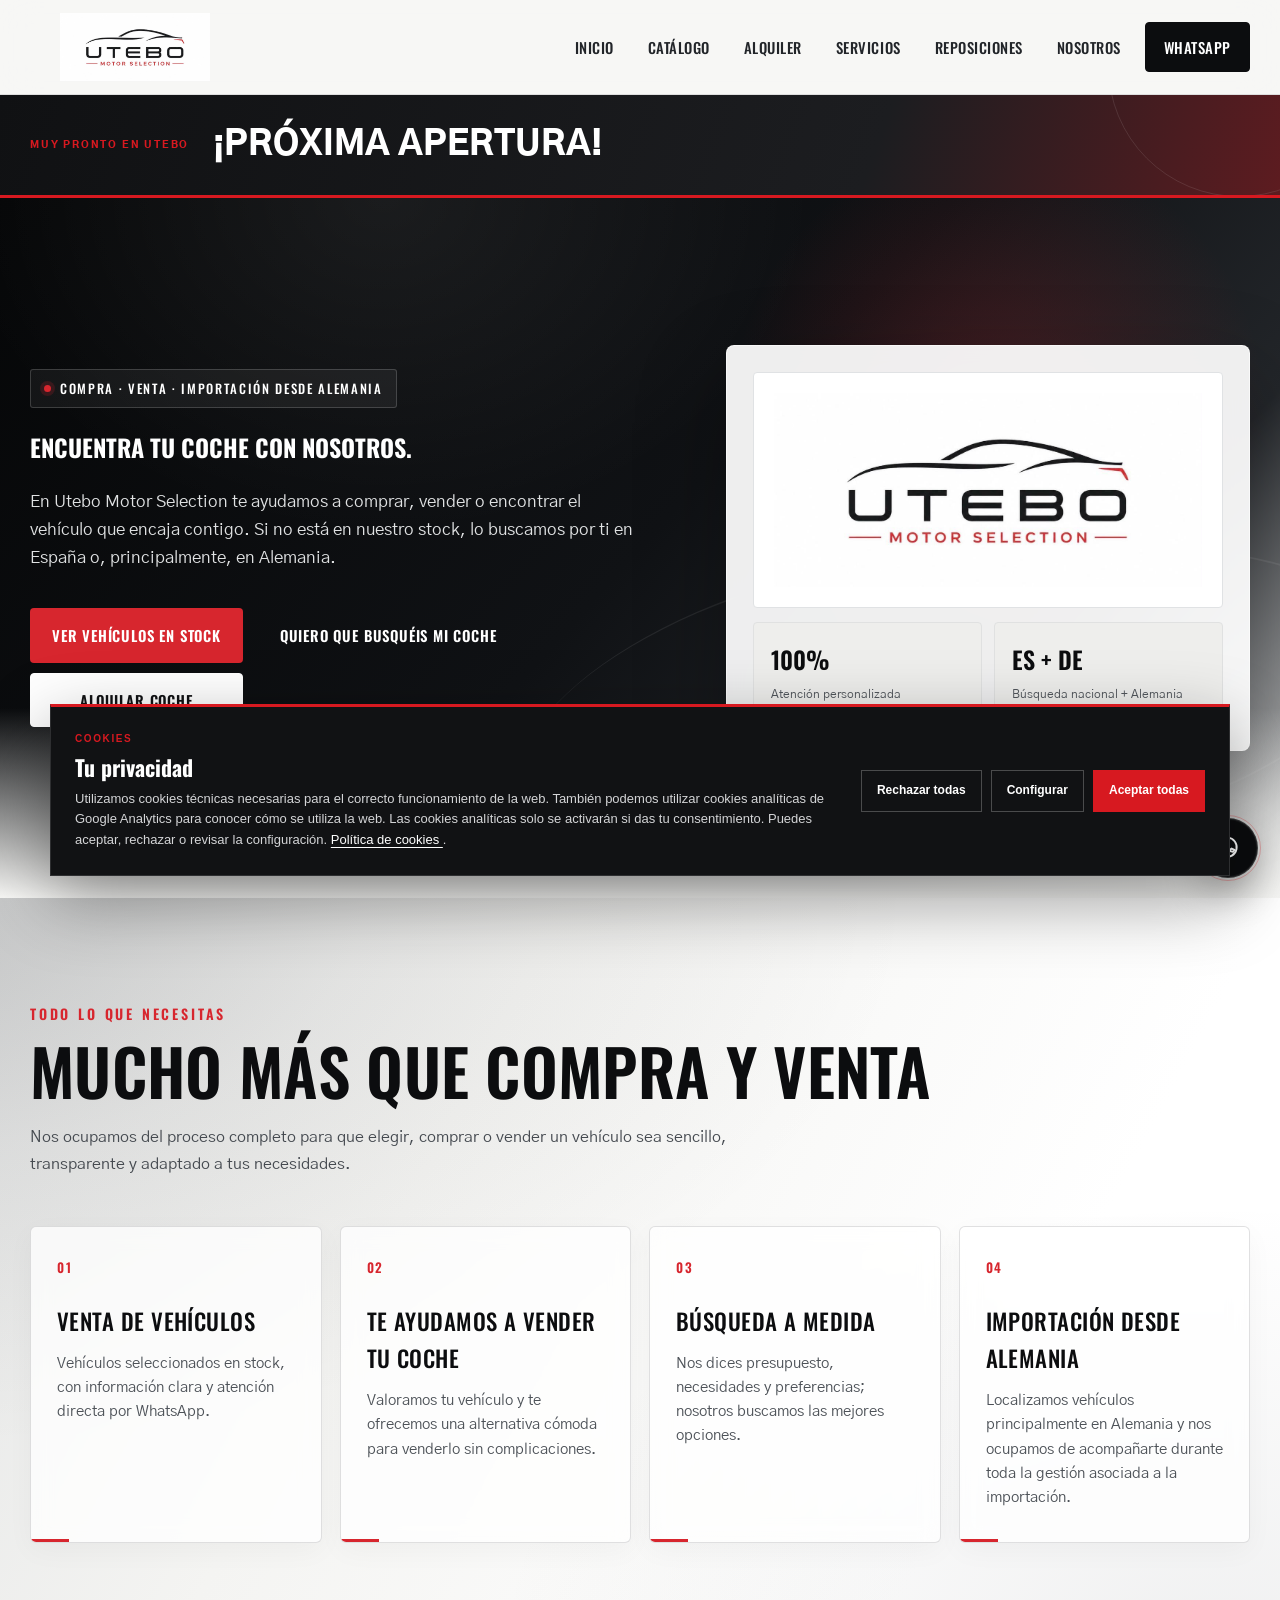
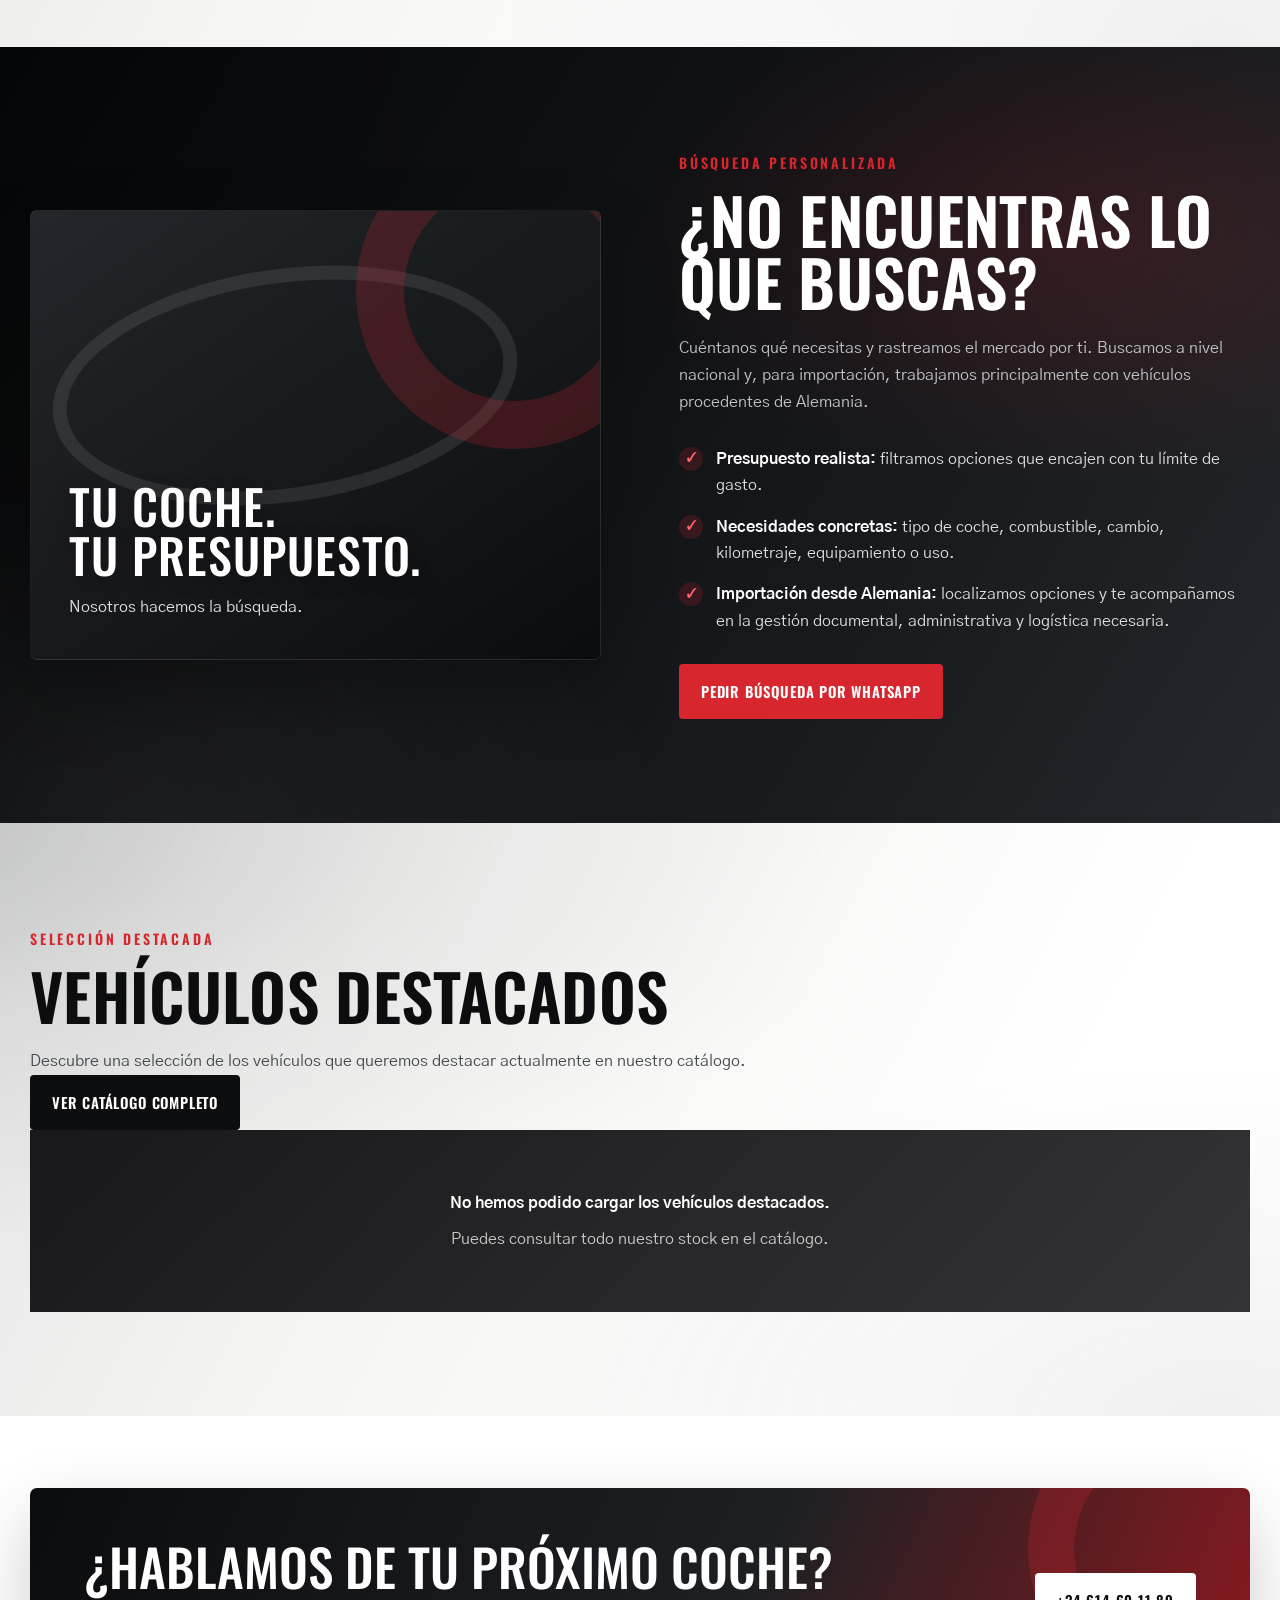
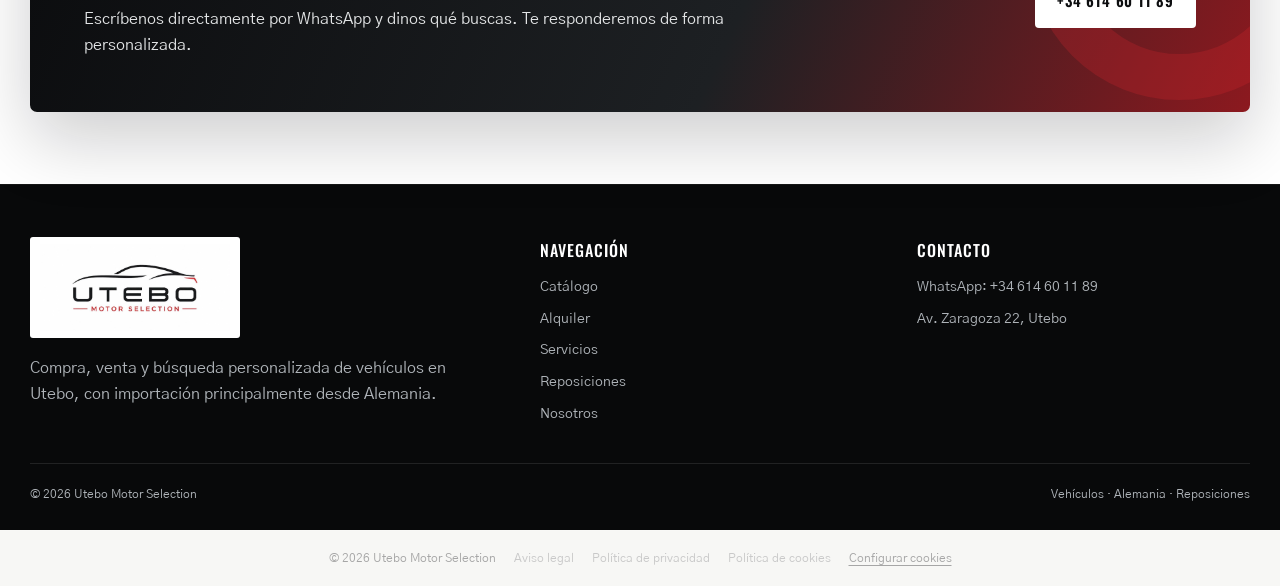
==== commit cf00d569: "Google analytics enlace" ====
--- a/index.html
+++ b/index.html
@@ -1,12 +1,43 @@
 <!doctype html>
 <html lang="es">
+<!doctype html>
+<html lang="es">
+
 <head>
+
   <meta charset="utf-8">
-  <meta name="viewport" content="width=device-width, initial-scale=1">
-  
+
+  <meta
+    name="viewport"
+    content="width=device-width, initial-scale=1"
+  >
+
+
+  <!-- GOOGLE CONSENT MODE V2 - ESTADO POR DEFECTO -->
+  <script>
+    window.dataLayer =
+      window.dataLayer || [];
+
+    function gtag() {
+      dataLayer.push(arguments);
+    }
+
+    gtag(
+      "consent",
+      "default",
+      {
+        analytics_storage: "denied",
+        ad_storage: "denied",
+        ad_user_data: "denied",
+        ad_personalization: "denied"
+      }
+    );
+  </script>
+
+
   <title>
-  Compra y venta de coches en Utebo | Utebo Motor Selection
-</title>
+    Compra y venta de coches en Utebo | Utebo Motor Selection
+  </title>
 
 <meta
   name="description"
